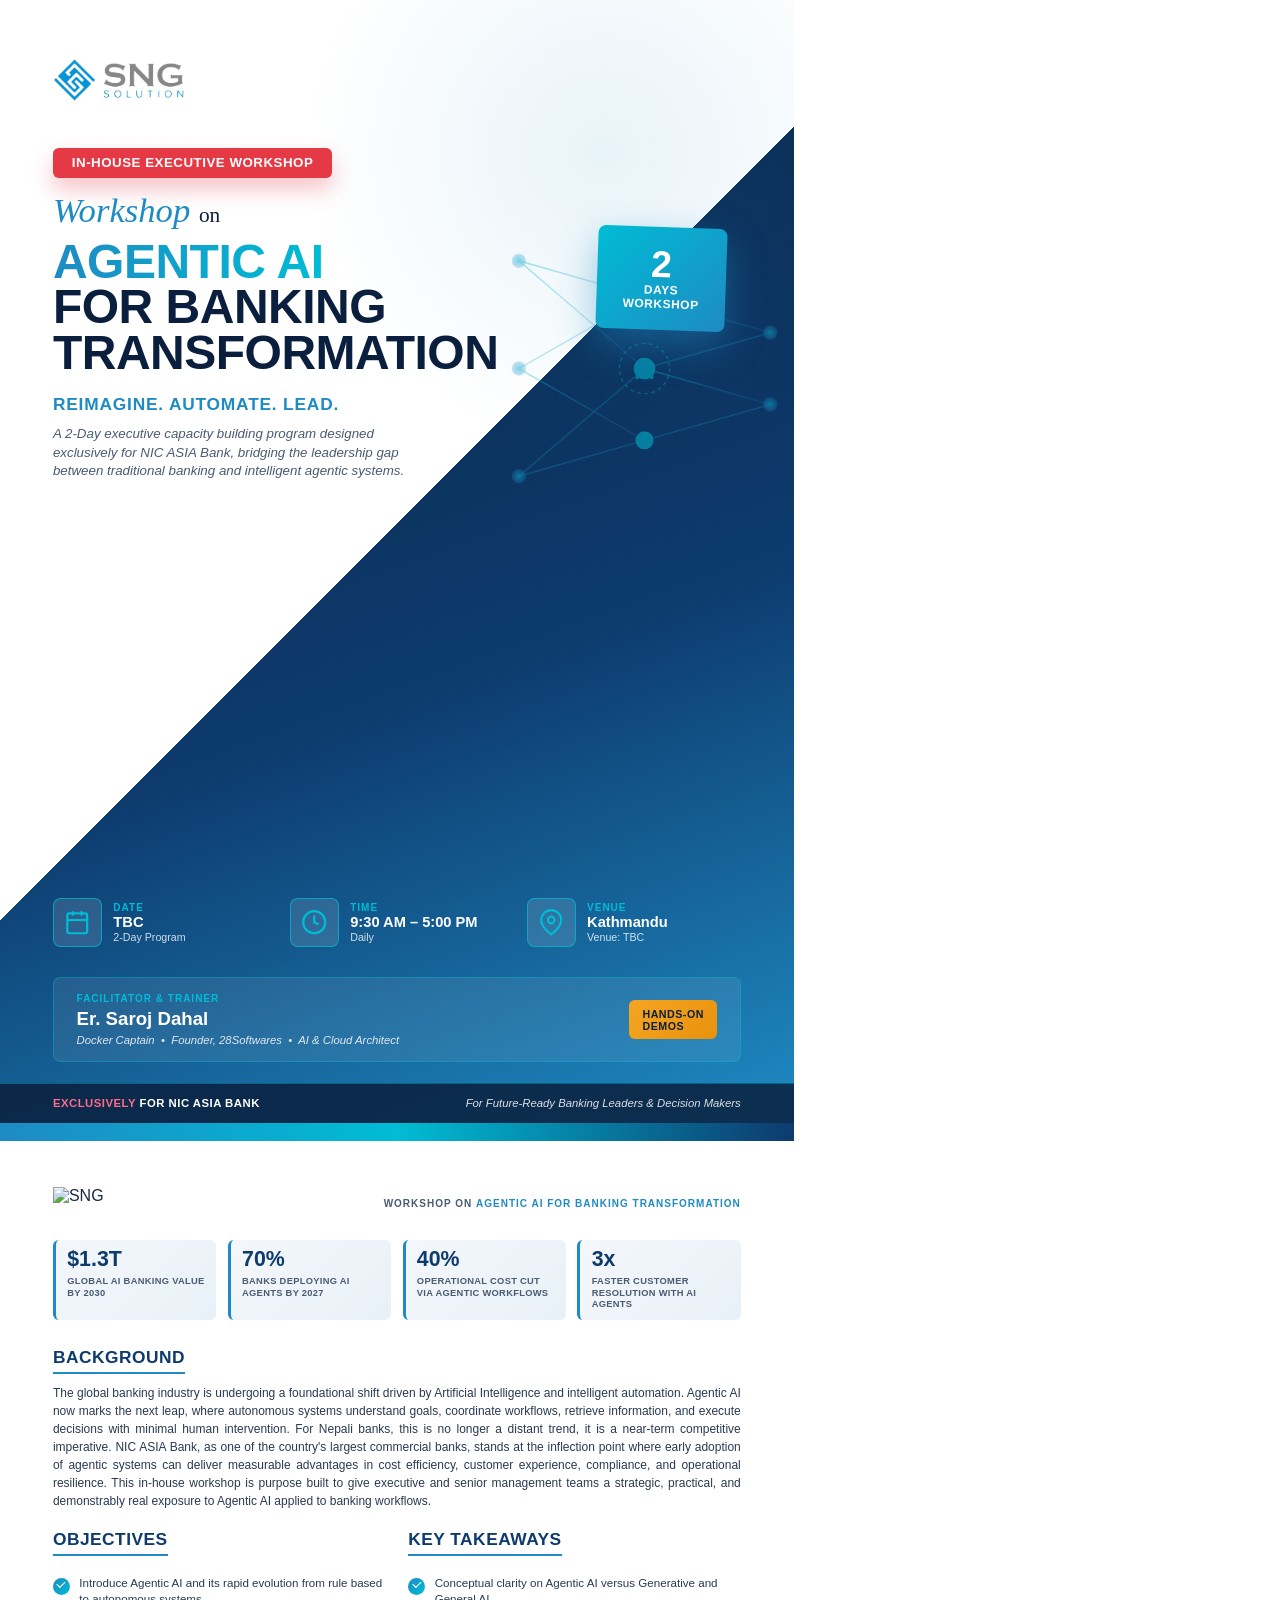
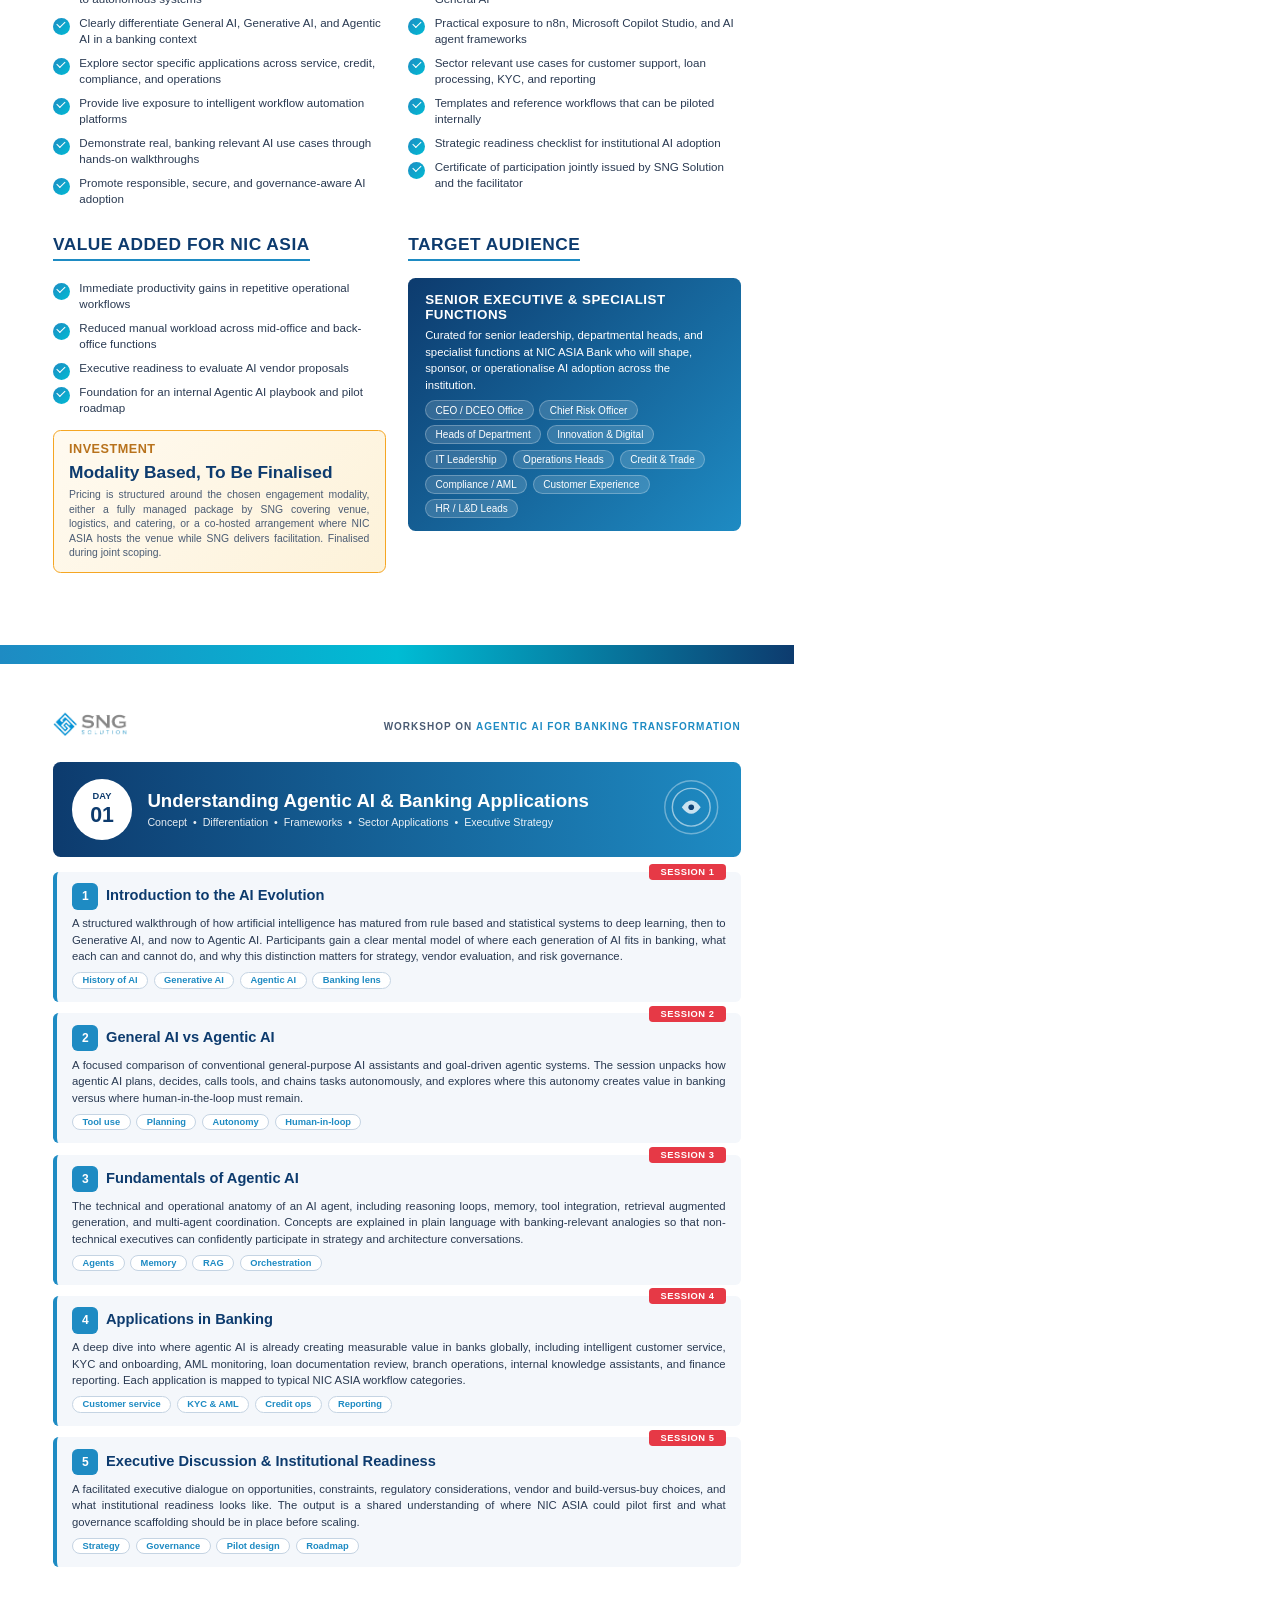
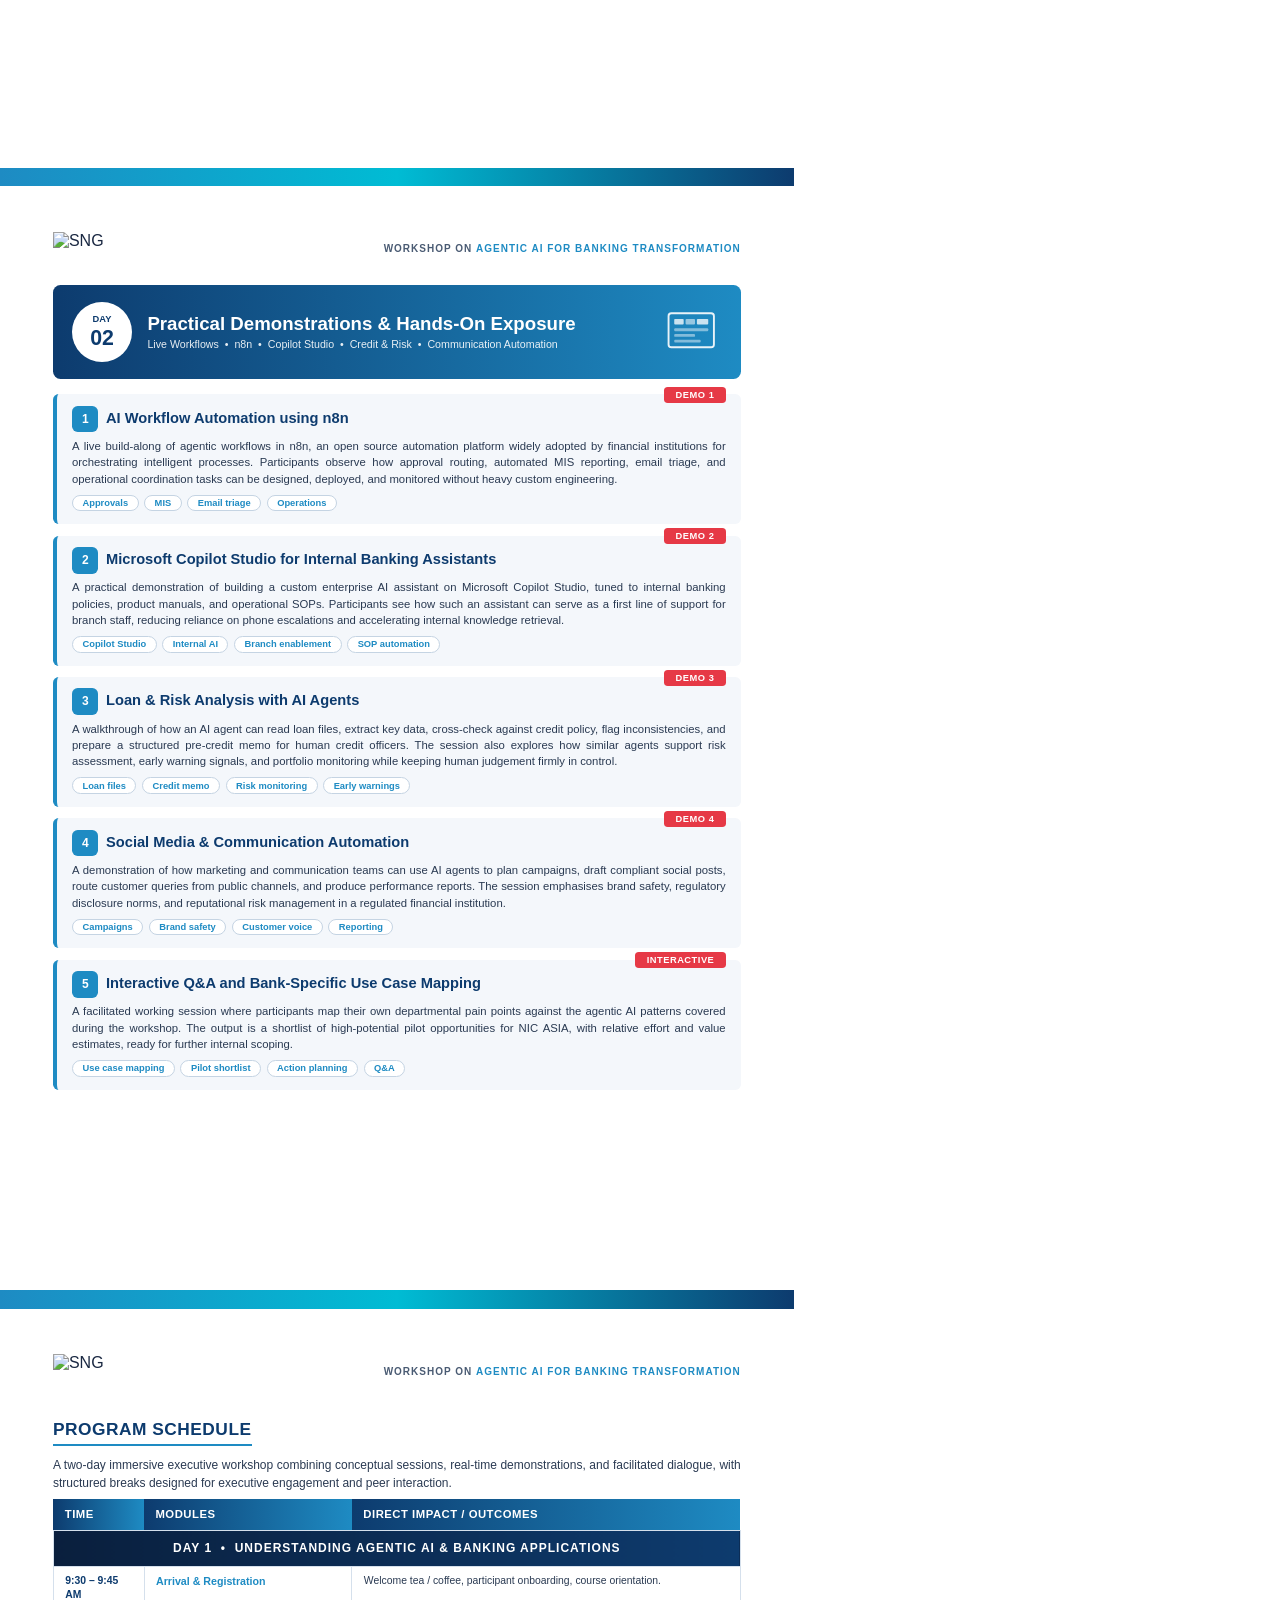
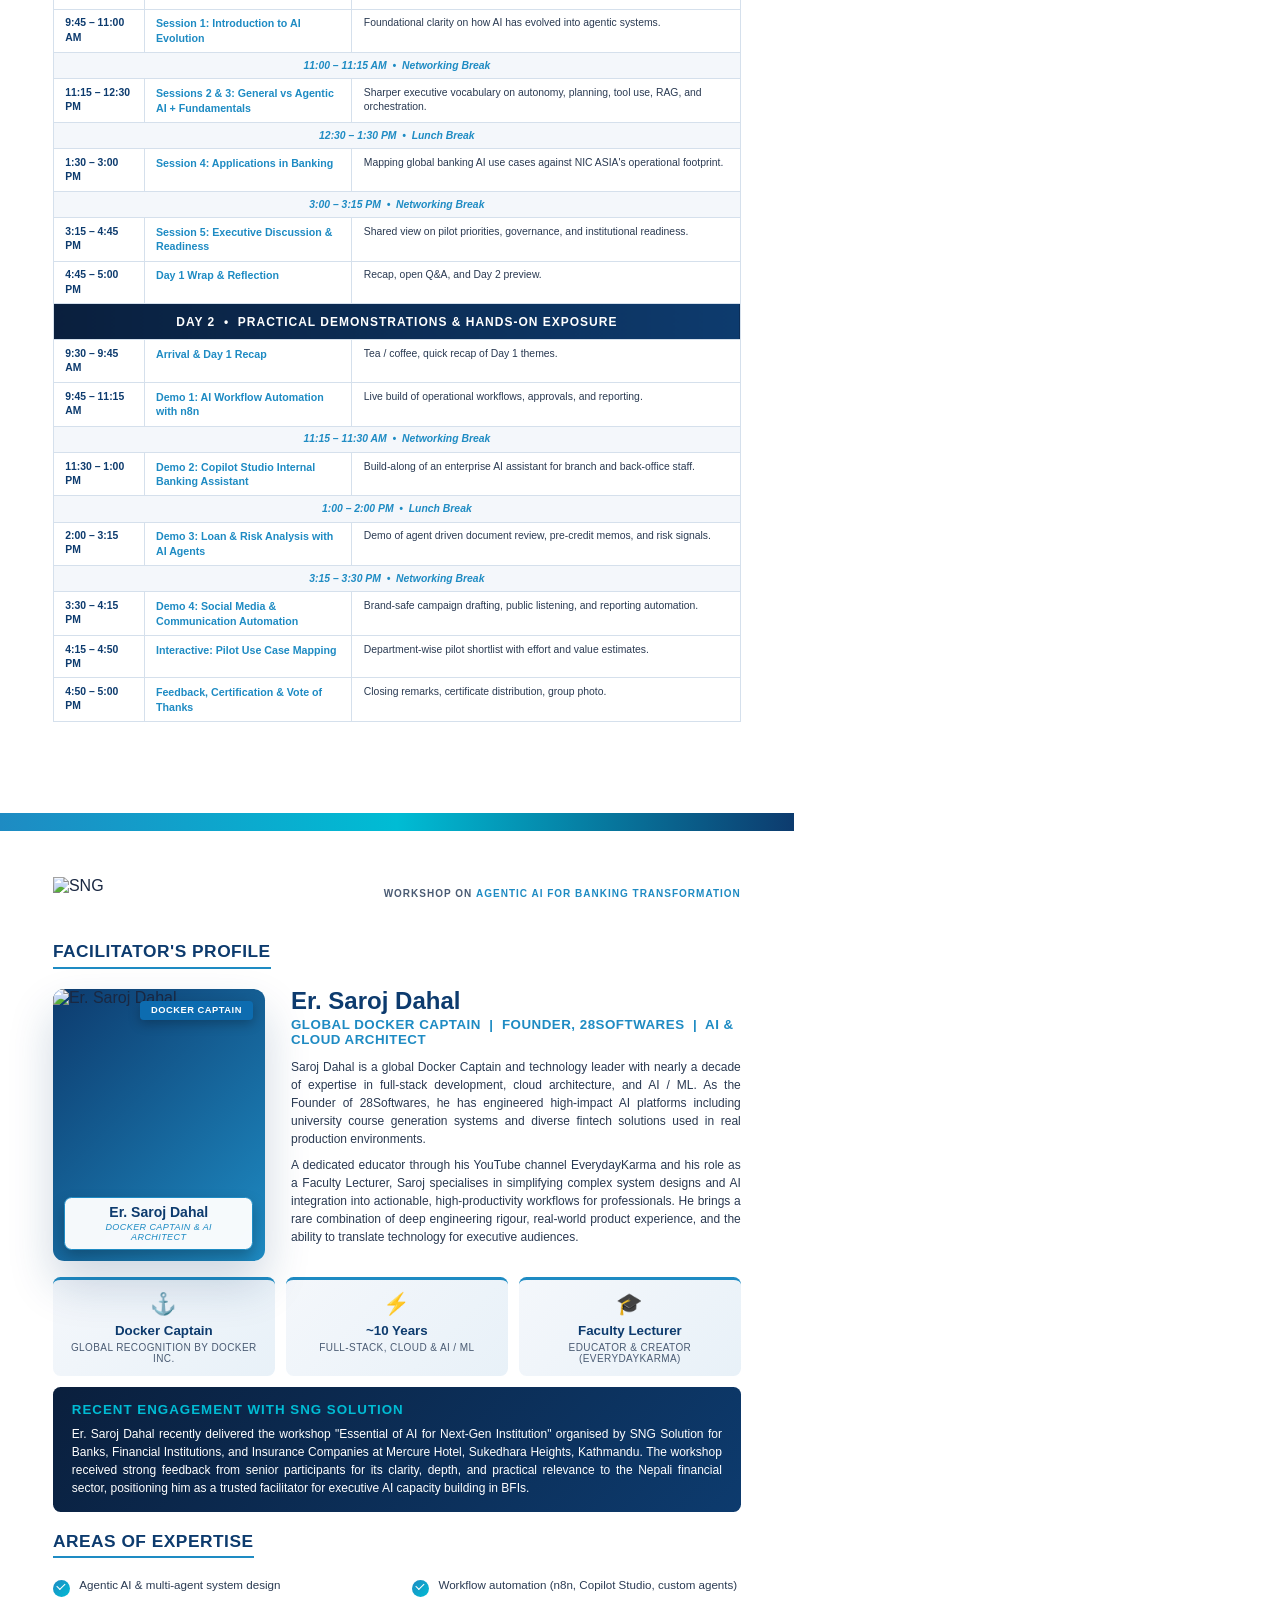
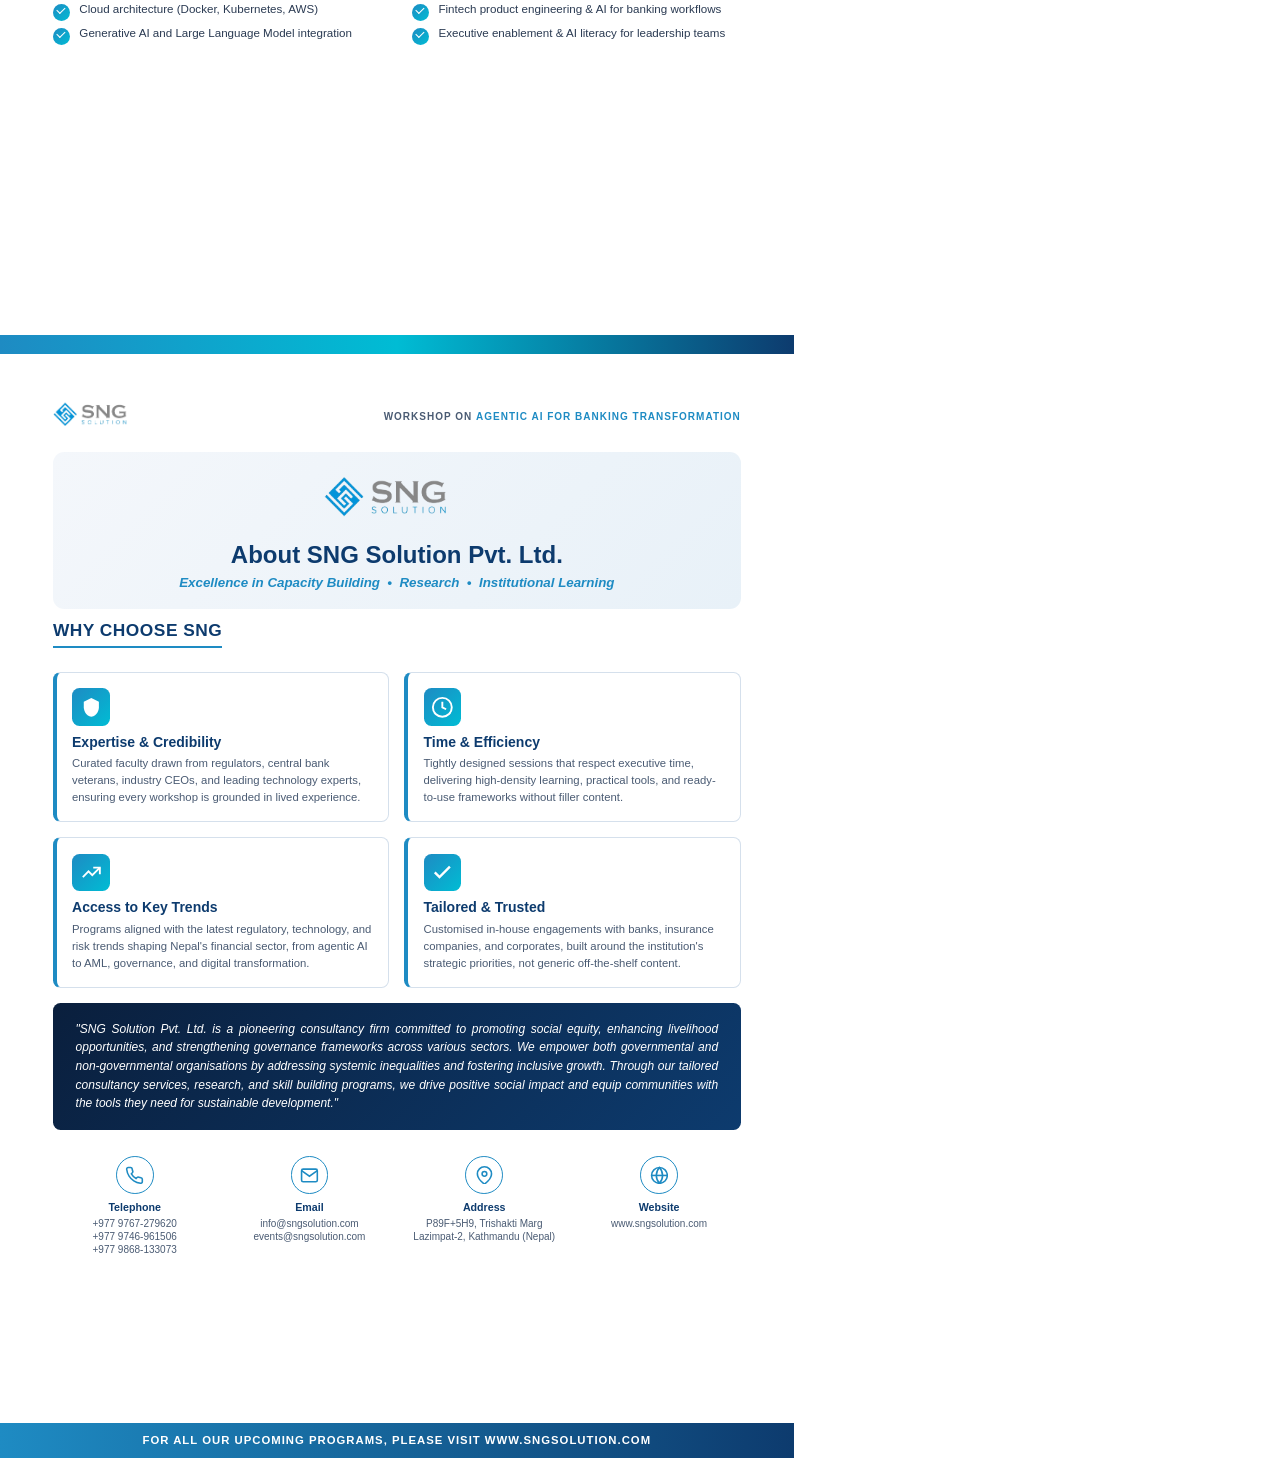
==== 2-days-agentic-ai-syllabus.html @ f6fb3d78 "add: agentic-ai-syllabus.html" ====
<!doctype html>
<html lang="en">
  <head>
    <meta charset="UTF-8" />
    <title>SNG Solution | Agentic AI for Banking Transformation</title>
    <style>
      @page {
        size: A4;
        margin: 0;
      }
      * {
        box-sizing: border-box;
        margin: 0;
        padding: 0;
      }
      html,
      body {
        font-family: "Helvetica", "Arial", sans-serif;
        color: #1a2842;
        -webkit-font-smoothing: antialiased;
      }
      .page {
        width: 210mm;
        height: 297mm;
        page-break-after: always;
        position: relative;
        overflow: hidden;
        background: #ffffff;
      }
      .page:last-child {
        page-break-after: auto;
      }

      /* ============ PAGE 1 - COVER ============ */
      .cover {
        background:
          linear-gradient(135deg, #ffffff 0%, #ffffff 48%, transparent 48%),
          linear-gradient(160deg, #0a1f3d 0%, #0d3b6e 60%, #1e8bc3 100%);
        padding: 14mm 14mm 0 14mm;
      }
      .cover::before {
        content: "";
        position: absolute;
        top: -40mm;
        right: -30mm;
        width: 160mm;
        height: 160mm;
        background: radial-gradient(
          circle,
          rgba(30, 139, 195, 0.1) 0%,
          rgba(30, 139, 195, 0) 70%
        );
        z-index: 0;
      }
      .cover-logo {
        position: relative;
        z-index: 2;
      }
      .cover-logo img {
        height: 16mm;
      }

      .cover-workshop-tag {
        display: inline-block;
        background: #e63946;
        color: white;
        font-weight: 800;
        font-size: 10pt;
        padding: 2mm 5mm;
        border-radius: 1.5mm;
        margin-top: 8mm;
        letter-spacing: 0.5px;
        text-transform: uppercase;
        box-shadow: 0 3mm 6mm rgba(230, 57, 70, 0.3);
        position: relative;
        z-index: 3;
      }
      .cover-workshop-script {
        font-family: "Georgia", serif;
        font-style: italic;
        font-size: 26pt;
        color: #1e8bc3;
        font-weight: 400;
        margin-top: 4mm;
        line-height: 1;
        position: relative;
        z-index: 3;
      }
      .cover-workshop-script .small {
        font-size: 16pt;
        color: #0a1f3d;
        font-style: normal;
        font-weight: 300;
      }
      .cover-title-main {
        font-size: 36pt;
        font-weight: 900;
        color: #0a1f3d;
        line-height: 0.95;
        margin-top: 3mm;
        letter-spacing: -0.5px;
        position: relative;
        z-index: 3;
      }
      .cover-title-main .grad {
        background: linear-gradient(90deg, #1e8bc3, #00bcd4);
        -webkit-background-clip: text;
        -webkit-text-fill-color: transparent;
        background-clip: text;
      }
      .cover-sub-title {
        font-size: 13pt;
        color: #1e8bc3;
        font-weight: 700;
        margin-top: 5mm;
        letter-spacing: 0.8px;
        text-transform: uppercase;
        position: relative;
        z-index: 3;
      }
      .cover-tagline {
        font-size: 10pt;
        color: #4a5b73;
        margin-top: 2.5mm;
        font-style: italic;
        max-width: 95mm;
        line-height: 1.4;
        position: relative;
        z-index: 3;
      }

      /* Duration floating badge */
      .cover-feature-tag {
        position: absolute;
        top: 60mm;
        right: 18mm;
        background: linear-gradient(135deg, #00bcd4, #1e8bc3);
        color: white;
        padding: 5mm 7mm;
        border-radius: 2mm;
        font-size: 9pt;
        font-weight: 700;
        z-index: 5;
        transform: rotate(2deg);
        box-shadow: 0 4mm 10mm rgba(30, 139, 195, 0.45);
        text-transform: uppercase;
        letter-spacing: 0.5px;
        text-align: center;
      }
      .cover-feature-tag .num {
        font-size: 28pt;
        display: block;
        line-height: 1;
        font-weight: 900;
      }

      /* AI Neural network decoration - on dark area */
      .ai-decoration {
        position: absolute;
        top: 50mm;
        right: -8mm;
        z-index: 2;
        width: 95mm;
        height: 95mm;
        opacity: 0.55;
      }

      /* Bottom content area (on dark background) */
      .cover-bottom-section {
        position: absolute;
        left: 14mm;
        right: 14mm;
        bottom: 16mm;
        z-index: 4;
        color: white;
      }

      .cover-meta {
        display: grid;
        grid-template-columns: 1fr 1fr 1fr;
        gap: 6mm;
        margin-bottom: 8mm;
      }
      .meta-box {
        display: flex;
        align-items: center;
        gap: 3mm;
      }
      .meta-icon {
        width: 13mm;
        height: 13mm;
        border-radius: 2mm;
        background: rgba(255, 255, 255, 0.12);
        border: 1.5px solid rgba(0, 188, 212, 0.7);
        display: flex;
        align-items: center;
        justify-content: center;
        flex-shrink: 0;
      }
      .meta-icon svg {
        width: 7mm;
        height: 7mm;
      }
      .meta-text-label {
        font-size: 7.5pt;
        color: #00bcd4;
        text-transform: uppercase;
        letter-spacing: 1px;
        font-weight: 700;
      }
      .meta-text-value {
        font-size: 11pt;
        color: white;
        font-weight: 800;
        line-height: 1.15;
        margin-top: 0.5mm;
      }
      .meta-text-value .sub {
        font-size: 8pt;
        font-weight: 500;
        opacity: 0.8;
        display: block;
      }

      .facilitator-strip {
        background: rgba(255, 255, 255, 0.08);
        border: 1px solid rgba(0, 188, 212, 0.35);
        padding: 4mm 6mm;
        border-radius: 2mm;
        display: flex;
        justify-content: space-between;
        align-items: center;
      }
      .facilitator-strip .l1 {
        font-size: 7.5pt;
        color: #00bcd4;
        text-transform: uppercase;
        letter-spacing: 1px;
        font-weight: 700;
      }
      .facilitator-strip .l2 {
        font-size: 14pt;
        font-weight: 800;
        margin-top: 1mm;
        color: white;
      }
      .facilitator-strip .l3 {
        font-size: 8.5pt;
        opacity: 0.85;
        font-style: italic;
        margin-top: 1mm;
      }
      .facilitator-strip .right-stamp {
        background: linear-gradient(135deg, #f5a623, #e8910c);
        color: #0a1f3d;
        padding: 2mm 3.5mm;
        border-radius: 1.5mm;
        font-size: 8pt;
        font-weight: 800;
        text-transform: uppercase;
        letter-spacing: 0.5px;
      }

      .cover-banner-bottom {
        position: absolute;
        left: 0;
        bottom: 0;
        width: 100%;
        background: rgba(10, 31, 61, 0.85);
        color: white;
        padding: 3.5mm 14mm;
        z-index: 5;
        display: flex;
        justify-content: space-between;
        align-items: center;
        font-size: 8.5pt;
        border-top: 1px solid rgba(0, 188, 212, 0.4);
      }
      .cover-banner-bottom .who {
        font-weight: 800;
        letter-spacing: 0.5px;
      }
      .cover-banner-bottom .who .pink {
        color: #ff6b8a;
      }
      .cover-banner-bottom .for {
        font-style: italic;
        opacity: 0.85;
      }

      /* ============ COMMON PAGE STYLES ============ */
      .content-page {
        padding: 14mm 14mm 14mm 14mm;
        background: #ffffff;
      }
      .content-page::before {
        content: "";
        position: absolute;
        top: 0;
        left: 0;
        width: 100%;
        height: 5mm;
        background: linear-gradient(90deg, #1e8bc3, #00bcd4, #0d3b6e);
      }
      .page-header {
        display: flex;
        justify-content: space-between;
        align-items: center;
        margin-bottom: 5mm;
        padding-top: 3mm;
      }
      .page-header-logo {
        display: flex;
        align-items: center;
        gap: 3mm;
      }
      .page-header-logo img {
        height: 9mm;
      }
      .page-header-title {
        font-size: 7.5pt;
        color: #4a5b73;
        text-transform: uppercase;
        letter-spacing: 1px;
        font-weight: 600;
        text-align: right;
      }
      .page-header-title b {
        color: #1e8bc3;
      }

      .section-h {
        font-size: 13pt;
        font-weight: 900;
        color: #0d3b6e;
        text-transform: uppercase;
        letter-spacing: 0.5px;
        margin: 3mm 0 2.5mm 0;
        padding-bottom: 1.2mm;
        border-bottom: 2px solid #1e8bc3;
        display: inline-block;
      }
      .section-p {
        font-size: 9pt;
        line-height: 1.5;
        color: #2a3a52;
        text-align: justify;
        margin-bottom: 2mm;
      }

      ul.tick-list {
        list-style: none;
        margin-top: 1.5mm;
      }
      ul.tick-list li {
        padding: 1mm 0 1mm 7mm;
        position: relative;
        font-size: 8.7pt;
        line-height: 1.4;
        color: #2a3a52;
      }
      ul.tick-list li::before {
        content: "";
        position: absolute;
        left: 0;
        top: 1.8mm;
        width: 4.5mm;
        height: 4.5mm;
        background: linear-gradient(135deg, #1e8bc3, #00bcd4);
        border-radius: 50%;
      }
      ul.tick-list li::after {
        content: "";
        position: absolute;
        left: 1.2mm;
        top: 2.6mm;
        width: 1.8mm;
        height: 1.1mm;
        border-left: 1.5px solid white;
        border-bottom: 1.5px solid white;
        transform: rotate(-45deg);
      }

      /* ============ PAGE 2 - INFO PAGE ============ */
      .stats-grid {
        display: grid;
        grid-template-columns: 1fr 1fr 1fr 1fr;
        gap: 3mm;
        margin: 2mm 0 4mm 0;
      }
      .stat-card {
        background: linear-gradient(135deg, #f4f7fb, #e8f1f8);
        border-left: 3px solid #1e8bc3;
        padding: 2.5mm 3mm;
        border-radius: 1.5mm;
      }
      .stat-card .v {
        font-size: 16pt;
        font-weight: 900;
        color: #0d3b6e;
        line-height: 1;
      }
      .stat-card .l {
        font-size: 7pt;
        color: #4a5b73;
        margin-top: 1.5mm;
        line-height: 1.25;
        text-transform: uppercase;
        letter-spacing: 0.3px;
        font-weight: 600;
      }

      .two-col {
        display: grid;
        grid-template-columns: 1fr 1fr;
        gap: 6mm;
      }

      .audience-box {
        background: linear-gradient(135deg, #0d3b6e, #1e8bc3);
        color: white;
        padding: 3.5mm 4.5mm;
        border-radius: 2mm;
        margin-top: 2mm;
      }
      .audience-box .title {
        font-size: 10pt;
        font-weight: 800;
        margin-bottom: 1.5mm;
        text-transform: uppercase;
        letter-spacing: 0.5px;
      }
      .audience-box .body {
        font-size: 8.5pt;
        line-height: 1.45;
      }
      .audience-pills {
        display: flex;
        flex-wrap: wrap;
        gap: 1.5mm;
        margin-top: 2mm;
      }
      .audience-pills span {
        background: rgba(255, 255, 255, 0.15);
        border: 1px solid rgba(255, 255, 255, 0.25);
        padding: 0.8mm 2.5mm;
        border-radius: 5mm;
        font-size: 7.5pt;
      }

      .invest-box {
        background: linear-gradient(135deg, #fffaf0, #fdf2d9);
        border: 1.5px solid #f5a623;
        border-radius: 2mm;
        padding: 3mm 4mm;
        margin-top: 2.5mm;
      }
      .invest-box .ttl {
        font-size: 9.5pt;
        font-weight: 800;
        color: #b8721c;
        text-transform: uppercase;
        letter-spacing: 0.5px;
      }
      .invest-box .price {
        font-size: 13pt;
        font-weight: 900;
        color: #0d3b6e;
        margin-top: 1.5mm;
      }
      .invest-box .terms {
        font-size: 7.8pt;
        color: #4a5b73;
        margin-top: 1.5mm;
        line-height: 1.4;
        text-align: justify;
      }

      /* ============ MODULES PAGES ============ */
      .day-banner {
        background: linear-gradient(90deg, #0d3b6e, #1e8bc3);
        color: white;
        padding: 4mm 5mm;
        border-radius: 2mm;
        display: flex;
        justify-content: space-between;
        align-items: center;
        margin: 2mm 0 4mm 0;
      }
      .day-banner .lhs {
        display: flex;
        align-items: center;
        gap: 4mm;
      }
      .day-banner .badge {
        background: white;
        color: #0d3b6e;
        width: 16mm;
        height: 16mm;
        border-radius: 50%;
        display: flex;
        flex-direction: column;
        align-items: center;
        justify-content: center;
        font-weight: 900;
        flex-shrink: 0;
      }
      .day-banner .badge .b1 {
        font-size: 7pt;
        line-height: 1;
      }
      .day-banner .badge .b2 {
        font-size: 16pt;
        line-height: 1;
        margin-top: 1mm;
      }
      .day-banner .ttl {
        font-size: 14pt;
        font-weight: 900;
        line-height: 1.1;
      }
      .day-banner .sub {
        font-size: 8pt;
        opacity: 0.9;
        margin-top: 1mm;
      }
      .day-banner .icon-r svg {
        width: 16mm;
        height: 16mm;
        opacity: 0.9;
      }

      .module-card {
        background: #f4f7fb;
        border-left: 4px solid #1e8bc3;
        border-radius: 1.5mm;
        padding: 3mm 4mm 3.5mm 4mm;
        margin-bottom: 3mm;
        position: relative;
      }
      .module-card .mod-tag {
        position: absolute;
        top: -2mm;
        right: 4mm;
        background: #e63946;
        color: white;
        padding: 0.8mm 3mm;
        font-size: 7pt;
        font-weight: 800;
        border-radius: 1mm;
        text-transform: uppercase;
        letter-spacing: 0.5px;
      }
      .module-card h3 {
        font-size: 11pt;
        color: #0d3b6e;
        font-weight: 800;
        margin-bottom: 1.5mm;
        line-height: 1.2;
      }
      .module-card h3 .num {
        display: inline-block;
        background: #1e8bc3;
        color: white;
        width: 7mm;
        height: 7mm;
        line-height: 7mm;
        text-align: center;
        border-radius: 1.5mm;
        font-size: 9pt;
        margin-right: 2mm;
        vertical-align: middle;
      }
      .module-card p {
        font-size: 8.5pt;
        line-height: 1.45;
        color: #2a3a52;
        text-align: justify;
      }
      .module-card .tags {
        margin-top: 2mm;
        display: flex;
        flex-wrap: wrap;
        gap: 1.5mm;
      }
      .module-card .tags span {
        background: white;
        border: 1px solid #c5d4e3;
        color: #1e8bc3;
        padding: 0.6mm 2.5mm;
        border-radius: 4mm;
        font-size: 7pt;
        font-weight: 600;
      }

      /* ============ SCHEDULE PAGE ============ */
      .sched-table {
        width: 100%;
        border-collapse: collapse;
        margin-top: 2mm;
        font-size: 8.5pt;
      }
      .sched-table thead th {
        background: linear-gradient(90deg, #0d3b6e, #1e8bc3);
        color: white;
        padding: 2.5mm 3mm;
        text-transform: uppercase;
        letter-spacing: 0.5px;
        font-size: 8.5pt;
        text-align: left;
      }
      .sched-table td {
        border: 1px solid #d5e0ec;
        padding: 1.8mm 3mm;
        vertical-align: top;
        line-height: 1.35;
      }
      .sched-table tr.break-row td {
        background: #f4f7fb;
        text-align: center;
        font-weight: 700;
        color: #1e8bc3;
        font-style: italic;
        font-size: 7.8pt;
        padding: 1.5mm 3mm;
      }
      .sched-table tr.day-divider td {
        background: linear-gradient(90deg, #0a1f3d, #0d3b6e);
        color: white;
        font-weight: 800;
        text-align: center;
        font-size: 9pt;
        text-transform: uppercase;
        letter-spacing: 1px;
        padding: 2.5mm;
      }
      .sched-table .time-c {
        width: 24mm;
        font-weight: 700;
        color: #0d3b6e;
        font-size: 7.8pt;
      }
      .sched-table .mod-c {
        width: 55mm;
        font-weight: 700;
        color: #1e8bc3;
        font-size: 8pt;
      }
      .sched-table .det-c {
        color: #2a3a52;
        font-size: 7.8pt;
      }

      /* ============ FACILITATOR PAGE ============ */
      .fac-hero {
        display: grid;
        grid-template-columns: 56mm 1fr;
        gap: 7mm;
        margin-top: 3mm;
        align-items: start;
      }
      .fac-photo {
        width: 56mm;
        height: 72mm;
        background: linear-gradient(135deg, #0d3b6e, #1e8bc3);
        border-radius: 3mm;
        position: relative;
        overflow: hidden;
        box-shadow: 0 6mm 12mm rgba(13, 59, 110, 0.2);
      }
      .fac-photo img {
        width: 100%;
        height: 100%;
        object-fit: cover;
      }
      .docker-badge-top {
        position: absolute;
        top: 3mm;
        right: 3mm;
        background: #0d6cb0;
        color: white;
        padding: 1.2mm 3mm;
        font-size: 7pt;
        font-weight: 800;
        letter-spacing: 0.5px;
        border-radius: 1mm;
        box-shadow: 0 1mm 3mm rgba(0, 0, 0, 0.25);
        z-index: 2;
      }
      .fac-name-card {
        position: absolute;
        bottom: 3mm;
        left: 3mm;
        right: 3mm;
        background: rgba(255, 255, 255, 0.96);
        border: 1.5px solid #1e8bc3;
        border-radius: 2mm;
        padding: 1.8mm 3mm;
        text-align: center;
        box-shadow: 0 2mm 4mm rgba(0, 0, 0, 0.25);
        z-index: 2;
        backdrop-filter: blur(2px);
      }
      .fac-name-card .nm {
        font-size: 10.5pt;
        font-weight: 900;
        color: #0d3b6e;
      }
      .fac-name-card .ti {
        font-size: 6.8pt;
        color: #1e8bc3;
        font-style: italic;
        margin-top: 0.5mm;
        text-transform: uppercase;
        letter-spacing: 0.4px;
      }

      .fac-intro h2 {
        font-size: 18pt;
        color: #0d3b6e;
        font-weight: 900;
        line-height: 1;
        margin-bottom: 1mm;
      }
      .fac-intro .role {
        color: #1e8bc3;
        font-size: 10pt;
        font-weight: 700;
        margin-bottom: 3mm;
        text-transform: uppercase;
        letter-spacing: 0.5px;
      }
      .fac-intro p {
        font-size: 9pt;
        line-height: 1.5;
        color: #2a3a52;
        text-align: justify;
        margin-bottom: 2mm;
      }

      .creds-strip {
        display: grid;
        grid-template-columns: 1fr 1fr 1fr;
        gap: 3mm;
        margin: 4mm 0 3mm 0;
      }
      .cred-card {
        background: linear-gradient(135deg, #f4f7fb, #e8f1f8);
        border-radius: 2mm;
        padding: 3mm;
        text-align: center;
        border-top: 3px solid #1e8bc3;
      }
      .cred-card .icon {
        font-size: 16pt;
        color: #1e8bc3;
      }
      .cred-card .v {
        font-size: 10pt;
        font-weight: 800;
        color: #0d3b6e;
        margin-top: 1.5mm;
        line-height: 1.2;
      }
      .cred-card .l {
        font-size: 7.5pt;
        color: #4a5b73;
        margin-top: 1mm;
        text-transform: uppercase;
        letter-spacing: 0.4px;
      }

      .speciality-box {
        background: linear-gradient(135deg, #0a1f3d, #0d3b6e);
        color: white;
        padding: 4mm 5mm;
        border-radius: 2mm;
        margin-top: 3mm;
      }
      .speciality-box .ttl {
        font-size: 10pt;
        font-weight: 800;
        text-transform: uppercase;
        letter-spacing: 1px;
        margin-bottom: 2mm;
        color: #00bcd4;
      }
      .speciality-box .body {
        font-size: 9pt;
        line-height: 1.5;
        text-align: justify;
      }

      /* ============ ABOUT PAGE ============ */
      .about-hero {
        background: linear-gradient(135deg, #f4f7fb, #e8f1f8);
        border-radius: 3mm;
        padding: 5mm;
        margin-top: 3mm;
        text-align: center;
      }
      .about-hero img {
        height: 15mm;
        margin-bottom: 2.5mm;
      }
      .about-hero h2 {
        font-size: 18pt;
        color: #0d3b6e;
        font-weight: 900;
        margin-bottom: 1.5mm;
      }
      .about-hero .tag {
        font-size: 10pt;
        color: #1e8bc3;
        font-style: italic;
        font-weight: 600;
      }

      .why-grid {
        display: grid;
        grid-template-columns: 1fr 1fr;
        gap: 4mm;
        margin-top: 4mm;
      }
      .why-card {
        background: white;
        border: 1px solid #d5e0ec;
        border-radius: 2mm;
        padding: 4mm;
        border-left: 4px solid #1e8bc3;
      }
      .why-card .icn {
        width: 10mm;
        height: 10mm;
        background: linear-gradient(135deg, #1e8bc3, #00bcd4);
        border-radius: 2mm;
        display: flex;
        align-items: center;
        justify-content: center;
        margin-bottom: 2mm;
      }
      .why-card .icn svg {
        width: 6mm;
        height: 6mm;
      }
      .why-card h4 {
        font-size: 10.5pt;
        font-weight: 800;
        color: #0d3b6e;
        margin-bottom: 1.5mm;
      }
      .why-card p {
        font-size: 8.5pt;
        line-height: 1.5;
        color: #4a5b73;
      }

      .about-body {
        background: linear-gradient(135deg, #0a1f3d, #0d3b6e);
        color: white;
        padding: 4.5mm 6mm;
        border-radius: 2mm;
        margin-top: 4mm;
        font-size: 9pt;
        line-height: 1.55;
        font-style: italic;
        text-align: justify;
      }

      .contact-strip {
        display: grid;
        grid-template-columns: 1fr 1fr 1fr 1fr;
        gap: 3mm;
        margin-top: 4mm;
      }
      .contact-item {
        text-align: center;
        padding: 3mm 2mm;
      }
      .contact-item .icn {
        width: 10mm;
        height: 10mm;
        border: 1.5px solid #1e8bc3;
        border-radius: 50%;
        margin: 0 auto 2mm auto;
        display: flex;
        align-items: center;
        justify-content: center;
      }
      .contact-item .icn svg {
        width: 5mm;
        height: 5mm;
      }
      .contact-item .l {
        font-size: 8pt;
        font-weight: 700;
        color: #0d3b6e;
      }
      .contact-item .v {
        font-size: 7.5pt;
        color: #4a5b73;
        margin-top: 1mm;
        line-height: 1.3;
      }

      .footer-cta {
        position: absolute;
        bottom: 0;
        left: 0;
        right: 0;
        background: linear-gradient(90deg, #1e8bc3, #0d3b6e);
        color: white;
        padding: 3mm 14mm;
        text-align: center;
        font-size: 8.5pt;
        font-weight: 700;
        letter-spacing: 1px;
        text-transform: uppercase;
      }
    </style>
  </head>
  <body>
    <!-- ============================ -->
    <!-- PAGE 1: COVER -->
    <!-- ============================ -->
    <div class="page cover">
      <div class="cover-logo">
        <img src="./images/navbar/sng-logo.png" alt="SNG Solution" />
      </div>

      <div class="cover-workshop-tag">In-House Executive Workshop</div>

      <div class="cover-workshop-script">
        Workshop <span class="small">on</span>
      </div>

      <div class="cover-title-main">
        <span class="grad">AGENTIC AI</span><br />
        FOR BANKING<br />
        TRANSFORMATION
      </div>

      <div class="cover-sub-title">Reimagine. Automate. Lead.</div>
      <div class="cover-tagline">
        A 2-Day executive capacity building program designed exclusively for NIC
        ASIA Bank, bridging the leadership gap between traditional banking and
        intelligent agentic systems.
      </div>

      <!-- Floating duration badge -->
      <div class="cover-feature-tag">
        <span class="num">2</span>
        Days<br />Workshop
      </div>

      <!-- AI Neural Network Decoration -->
      <svg
        class="ai-decoration"
        viewBox="0 0 200 200"
        xmlns="http://www.w3.org/2000/svg"
      >
        <defs>
          <radialGradient id="nodeGrad" cx="50%" cy="50%">
            <stop offset="0%" stop-color="#00bcd4" stop-opacity="0.95" />
            <stop offset="100%" stop-color="#1e8bc3" stop-opacity="0.4" />
          </radialGradient>
          <linearGradient id="lineGrad" x1="0%" y1="0%" x2="100%" y2="100%">
            <stop offset="0%" stop-color="#00bcd4" stop-opacity="0.7" />
            <stop offset="100%" stop-color="#1e8bc3" stop-opacity="0.25" />
          </linearGradient>
        </defs>
        <line
          x1="30"
          y1="40"
          x2="100"
          y2="60"
          stroke="url(#lineGrad)"
          stroke-width="0.8"
        />
        <line
          x1="30"
          y1="40"
          x2="100"
          y2="100"
          stroke="url(#lineGrad)"
          stroke-width="0.8"
        />
        <line
          x1="30"
          y1="100"
          x2="100"
          y2="60"
          stroke="url(#lineGrad)"
          stroke-width="0.8"
        />
        <line
          x1="30"
          y1="100"
          x2="100"
          y2="100"
          stroke="url(#lineGrad)"
          stroke-width="0.8"
        />
        <line
          x1="30"
          y1="100"
          x2="100"
          y2="140"
          stroke="url(#lineGrad)"
          stroke-width="0.8"
        />
        <line
          x1="30"
          y1="160"
          x2="100"
          y2="100"
          stroke="url(#lineGrad)"
          stroke-width="0.8"
        />
        <line
          x1="30"
          y1="160"
          x2="100"
          y2="140"
          stroke="url(#lineGrad)"
          stroke-width="0.8"
        />
        <line
          x1="100"
          y1="60"
          x2="170"
          y2="80"
          stroke="url(#lineGrad)"
          stroke-width="0.8"
        />
        <line
          x1="100"
          y1="100"
          x2="170"
          y2="80"
          stroke="url(#lineGrad)"
          stroke-width="0.8"
        />
        <line
          x1="100"
          y1="100"
          x2="170"
          y2="120"
          stroke="url(#lineGrad)"
          stroke-width="0.8"
        />
        <line
          x1="100"
          y1="140"
          x2="170"
          y2="120"
          stroke="url(#lineGrad)"
          stroke-width="0.8"
        />
        <circle cx="30" cy="40" r="4" fill="url(#nodeGrad)" />
        <circle cx="30" cy="100" r="4" fill="url(#nodeGrad)" />
        <circle cx="30" cy="160" r="4" fill="url(#nodeGrad)" />
        <circle cx="100" cy="60" r="5" fill="#00bcd4" />
        <circle cx="100" cy="100" r="6" fill="#00bcd4" />
        <circle cx="100" cy="140" r="5" fill="#00bcd4" />
        <circle cx="170" cy="80" r="4" fill="url(#nodeGrad)" />
        <circle cx="170" cy="120" r="4" fill="url(#nodeGrad)" />
        <circle
          cx="100"
          cy="100"
          r="14"
          fill="none"
          stroke="#00bcd4"
          stroke-width="0.8"
          stroke-dasharray="2,2"
          opacity="0.6"
        />
        <text
          x="100"
          y="106"
          text-anchor="middle"
          fill="#00bcd4"
          font-size="11"
          font-weight="bold"
          font-family="Arial"
        >
          AI
        </text>
      </svg>

      <!-- Bottom section on dark area -->
      <div class="cover-bottom-section">
        <div class="cover-meta">
          <div class="meta-box">
            <div class="meta-icon">
              <svg
                viewBox="0 0 24 24"
                fill="none"
                stroke="#00bcd4"
                stroke-width="2"
              >
                <rect x="3" y="4" width="18" height="18" rx="2" />
                <line x1="16" y1="2" x2="16" y2="6" />
                <line x1="8" y1="2" x2="8" y2="6" />
                <line x1="3" y1="10" x2="21" y2="10" />
              </svg>
            </div>
            <div>
              <div class="meta-text-label">Date</div>
              <div class="meta-text-value">
                TBC<span class="sub">2-Day Program</span>
              </div>
            </div>
          </div>
          <div class="meta-box">
            <div class="meta-icon">
              <svg
                viewBox="0 0 24 24"
                fill="none"
                stroke="#00bcd4"
                stroke-width="2"
              >
                <circle cx="12" cy="12" r="10" />
                <polyline points="12 6 12 12 16 14" />
              </svg>
            </div>
            <div>
              <div class="meta-text-label">Time</div>
              <div class="meta-text-value">
                9:30 AM &ndash; 5:00 PM<span class="sub">Daily</span>
              </div>
            </div>
          </div>
          <div class="meta-box">
            <div class="meta-icon">
              <svg
                viewBox="0 0 24 24"
                fill="none"
                stroke="#00bcd4"
                stroke-width="2"
              >
                <path d="M21 10c0 7-9 13-9 13s-9-6-9-13a9 9 0 0 1 18 0z" />
                <circle cx="12" cy="10" r="3" />
              </svg>
            </div>
            <div>
              <div class="meta-text-label">Venue</div>
              <div class="meta-text-value">
                Kathmandu<span class="sub">Venue: TBC</span>
              </div>
            </div>
          </div>
        </div>

        <div class="facilitator-strip">
          <div>
            <div class="l1">Facilitator &amp; Trainer</div>
            <div class="l2">Er. Saroj Dahal</div>
            <div class="l3">
              Docker Captain &nbsp;&bull;&nbsp; Founder, 28Softwares
              &nbsp;&bull;&nbsp; AI &amp; Cloud Architect
            </div>
          </div>
          <div class="right-stamp">Hands-On<br />Demos</div>
        </div>
      </div>

      <div class="cover-banner-bottom">
        <div class="who">
          <span class="pink">EXCLUSIVELY</span> FOR NIC ASIA BANK
        </div>
        <div class="for">
          For Future-Ready Banking Leaders &amp; Decision Makers
        </div>
      </div>
    </div>

    <!-- ============================ -->
    <!-- PAGE 2: BACKGROUND, OBJECTIVES, TAKEAWAYS, VALUE, AUDIENCE, INVESTMENT -->
    <!-- ============================ -->
    <div class="page content-page">
      <div class="page-header">
        <div class="page-header-logo">
          <img src="sng_logo_clear.png" alt="SNG" />
        </div>
        <div class="page-header-title">
          Workshop on <b>Agentic AI for Banking Transformation</b>
        </div>
      </div>

      <div class="stats-grid">
        <div class="stat-card">
          <div class="v">$1.3T</div>
          <div class="l">Global AI banking value by 2030</div>
        </div>
        <div class="stat-card">
          <div class="v">70%</div>
          <div class="l">Banks deploying AI agents by 2027</div>
        </div>
        <div class="stat-card">
          <div class="v">40%</div>
          <div class="l">Operational cost cut via agentic workflows</div>
        </div>
        <div class="stat-card">
          <div class="v">3x</div>
          <div class="l">Faster customer resolution with AI agents</div>
        </div>
      </div>

      <div class="section-h">Background</div>
      <p class="section-p">
        The global banking industry is undergoing a foundational shift driven by
        Artificial Intelligence and intelligent automation. Agentic AI now marks
        the next leap, where autonomous systems understand goals, coordinate
        workflows, retrieve information, and execute decisions with minimal
        human intervention. For Nepali banks, this is no longer a distant trend,
        it is a near-term competitive imperative. NIC ASIA Bank, as one of the
        country's largest commercial banks, stands at the inflection point where
        early adoption of agentic systems can deliver measurable advantages in
        cost efficiency, customer experience, compliance, and operational
        resilience. This in-house workshop is purpose built to give executive
        and senior management teams a strategic, practical, and demonstrably
        real exposure to Agentic AI applied to banking workflows.
      </p>

      <div class="two-col">
        <div>
          <div class="section-h">Objectives</div>
          <ul class="tick-list">
            <li>
              Introduce Agentic AI and its rapid evolution from rule based to
              autonomous systems
            </li>
            <li>
              Clearly differentiate General AI, Generative AI, and Agentic AI in
              a banking context
            </li>
            <li>
              Explore sector specific applications across service, credit,
              compliance, and operations
            </li>
            <li>
              Provide live exposure to intelligent workflow automation platforms
            </li>
            <li>
              Demonstrate real, banking relevant AI use cases through hands-on
              walkthroughs
            </li>
            <li>
              Promote responsible, secure, and governance-aware AI adoption
            </li>
          </ul>
        </div>
        <div>
          <div class="section-h">Key Takeaways</div>
          <ul class="tick-list">
            <li>
              Conceptual clarity on Agentic AI versus Generative and General AI
            </li>
            <li>
              Practical exposure to n8n, Microsoft Copilot Studio, and AI agent
              frameworks
            </li>
            <li>
              Sector relevant use cases for customer support, loan processing,
              KYC, and reporting
            </li>
            <li>
              Templates and reference workflows that can be piloted internally
            </li>
            <li>Strategic readiness checklist for institutional AI adoption</li>
            <li>
              Certificate of participation jointly issued by SNG Solution and
              the facilitator
            </li>
          </ul>
        </div>
      </div>

      <div class="two-col" style="margin-top: 3mm">
        <div>
          <div class="section-h">Value Added for NIC ASIA</div>
          <ul class="tick-list">
            <li>
              Immediate productivity gains in repetitive operational workflows
            </li>
            <li>
              Reduced manual workload across mid-office and back-office
              functions
            </li>
            <li>Executive readiness to evaluate AI vendor proposals</li>
            <li>
              Foundation for an internal Agentic AI playbook and pilot roadmap
            </li>
          </ul>

          <div class="invest-box">
            <div class="ttl">Investment</div>
            <div class="price">Modality Based, To Be Finalised</div>
            <div class="terms">
              Pricing is structured around the chosen engagement modality,
              either a fully managed package by SNG covering venue, logistics,
              and catering, or a co-hosted arrangement where NIC ASIA hosts the
              venue while SNG delivers facilitation. Finalised during joint
              scoping.
            </div>
          </div>
        </div>
        <div>
          <div class="section-h">Target Audience</div>
          <div class="audience-box">
            <div class="title">Senior Executive &amp; Specialist Functions</div>
            <div class="body">
              Curated for senior leadership, departmental heads, and specialist
              functions at NIC ASIA Bank who will shape, sponsor, or
              operationalise AI adoption across the institution.
            </div>
            <div class="audience-pills">
              <span>CEO / DCEO Office</span>
              <span>Chief Risk Officer</span>
              <span>Heads of Department</span>
              <span>Innovation &amp; Digital</span>
              <span>IT Leadership</span>
              <span>Operations Heads</span>
              <span>Credit &amp; Trade</span>
              <span>Compliance / AML</span>
              <span>Customer Experience</span>
              <span>HR / L&amp;D Leads</span>
            </div>
          </div>
        </div>
      </div>
    </div>

    <!-- ============================ -->
    <!-- PAGE 3: DAY 1 MODULES -->
    <!-- ============================ -->
    <div class="page content-page">
      <div class="page-header">
        <div class="page-header-logo">
          <img src="./images/navbar/sng-logo.png" alt="SNG" />
        </div>
        <div class="page-header-title">
          Workshop on <b>Agentic AI for Banking Transformation</b>
        </div>
      </div>

      <div class="day-banner">
        <div class="lhs">
          <div class="badge">
            <div class="b1">DAY</div>
            <div class="b2">01</div>
          </div>
          <div>
            <div class="ttl">
              Understanding Agentic AI &amp; Banking Applications
            </div>
            <div class="sub">
              Concept &nbsp;&bull;&nbsp; Differentiation &nbsp;&bull;&nbsp;
              Frameworks &nbsp;&bull;&nbsp; Sector Applications
              &nbsp;&bull;&nbsp; Executive Strategy
            </div>
          </div>
        </div>
        <div class="icon-r">
          <svg viewBox="0 0 64 64" xmlns="http://www.w3.org/2000/svg">
            <circle
              cx="32"
              cy="32"
              r="28"
              fill="none"
              stroke="white"
              stroke-width="1.5"
              opacity="0.4"
            />
            <circle
              cx="32"
              cy="32"
              r="20"
              fill="none"
              stroke="white"
              stroke-width="1.5"
              opacity="0.6"
            />
            <path
              d="M22 32 Q32 18 42 32 Q32 46 22 32 Z"
              fill="white"
              opacity="0.85"
            />
            <circle cx="32" cy="32" r="3" fill="#0d3b6e" />
          </svg>
        </div>
      </div>

      <div class="module-card">
        <div class="mod-tag">Session 1</div>
        <h3><span class="num">1</span>Introduction to the AI Evolution</h3>
        <p>
          A structured walkthrough of how artificial intelligence has matured
          from rule based and statistical systems to deep learning, then to
          Generative AI, and now to Agentic AI. Participants gain a clear mental
          model of where each generation of AI fits in banking, what each can
          and cannot do, and why this distinction matters for strategy, vendor
          evaluation, and risk governance.
        </p>
        <div class="tags">
          <span>History of AI</span><span>Generative AI</span
          ><span>Agentic AI</span><span>Banking lens</span>
        </div>
      </div>

      <div class="module-card">
        <div class="mod-tag">Session 2</div>
        <h3><span class="num">2</span>General AI vs Agentic AI</h3>
        <p>
          A focused comparison of conventional general-purpose AI assistants and
          goal-driven agentic systems. The session unpacks how agentic AI plans,
          decides, calls tools, and chains tasks autonomously, and explores
          where this autonomy creates value in banking versus where
          human-in-the-loop must remain.
        </p>
        <div class="tags">
          <span>Tool use</span><span>Planning</span><span>Autonomy</span
          ><span>Human-in-loop</span>
        </div>
      </div>

      <div class="module-card">
        <div class="mod-tag">Session 3</div>
        <h3><span class="num">3</span>Fundamentals of Agentic AI</h3>
        <p>
          The technical and operational anatomy of an AI agent, including
          reasoning loops, memory, tool integration, retrieval augmented
          generation, and multi-agent coordination. Concepts are explained in
          plain language with banking-relevant analogies so that non-technical
          executives can confidently participate in strategy and architecture
          conversations.
        </p>
        <div class="tags">
          <span>Agents</span><span>Memory</span><span>RAG</span
          ><span>Orchestration</span>
        </div>
      </div>

      <div class="module-card">
        <div class="mod-tag">Session 4</div>
        <h3><span class="num">4</span>Applications in Banking</h3>
        <p>
          A deep dive into where agentic AI is already creating measurable value
          in banks globally, including intelligent customer service, KYC and
          onboarding, AML monitoring, loan documentation review, branch
          operations, internal knowledge assistants, and finance reporting. Each
          application is mapped to typical NIC ASIA workflow categories.
        </p>
        <div class="tags">
          <span>Customer service</span><span>KYC &amp; AML</span
          ><span>Credit ops</span><span>Reporting</span>
        </div>
      </div>

      <div class="module-card">
        <div class="mod-tag">Session 5</div>
        <h3>
          <span class="num">5</span>Executive Discussion &amp; Institutional
          Readiness
        </h3>
        <p>
          A facilitated executive dialogue on opportunities, constraints,
          regulatory considerations, vendor and build-versus-buy choices, and
          what institutional readiness looks like. The output is a shared
          understanding of where NIC ASIA could pilot first and what governance
          scaffolding should be in place before scaling.
        </p>
        <div class="tags">
          <span>Strategy</span><span>Governance</span><span>Pilot design</span
          ><span>Roadmap</span>
        </div>
      </div>
    </div>

    <!-- ============================ -->
    <!-- PAGE 4: DAY 2 MODULES -->
    <!-- ============================ -->
    <div class="page content-page">
      <div class="page-header">
        <div class="page-header-logo">
          <img src="sng_logo_clear.png" alt="SNG" />
        </div>
        <div class="page-header-title">
          Workshop on <b>Agentic AI for Banking Transformation</b>
        </div>
      </div>

      <div class="day-banner">
        <div class="lhs">
          <div class="badge">
            <div class="b1">DAY</div>
            <div class="b2">02</div>
          </div>
          <div>
            <div class="ttl">
              Practical Demonstrations &amp; Hands-On Exposure
            </div>
            <div class="sub">
              Live Workflows &nbsp;&bull;&nbsp; n8n &nbsp;&bull;&nbsp; Copilot
              Studio &nbsp;&bull;&nbsp; Credit &amp; Risk &nbsp;&bull;&nbsp;
              Communication Automation
            </div>
          </div>
        </div>
        <div class="icon-r">
          <svg viewBox="0 0 64 64" xmlns="http://www.w3.org/2000/svg">
            <rect
              x="8"
              y="14"
              width="48"
              height="36"
              rx="3"
              fill="none"
              stroke="white"
              stroke-width="2"
            />
            <rect
              x="14"
              y="20"
              width="10"
              height="6"
              rx="1"
              fill="white"
              opacity="0.85"
            />
            <rect
              x="26"
              y="20"
              width="10"
              height="6"
              rx="1"
              fill="white"
              opacity="0.6"
            />
            <rect
              x="38"
              y="20"
              width="12"
              height="6"
              rx="1"
              fill="white"
              opacity="0.85"
            />
            <rect
              x="14"
              y="30"
              width="36"
              height="3"
              rx="1"
              fill="white"
              opacity="0.5"
            />
            <rect
              x="14"
              y="36"
              width="22"
              height="3"
              rx="1"
              fill="white"
              opacity="0.5"
            />
            <rect
              x="14"
              y="42"
              width="28"
              height="3"
              rx="1"
              fill="white"
              opacity="0.5"
            />
          </svg>
        </div>
      </div>

      <div class="module-card">
        <div class="mod-tag">Demo 1</div>
        <h3><span class="num">1</span>AI Workflow Automation using n8n</h3>
        <p>
          A live build-along of agentic workflows in n8n, an open source
          automation platform widely adopted by financial institutions for
          orchestrating intelligent processes. Participants observe how approval
          routing, automated MIS reporting, email triage, and operational
          coordination tasks can be designed, deployed, and monitored without
          heavy custom engineering.
        </p>
        <div class="tags">
          <span>Approvals</span><span>MIS</span><span>Email triage</span
          ><span>Operations</span>
        </div>
      </div>

      <div class="module-card">
        <div class="mod-tag">Demo 2</div>
        <h3>
          <span class="num">2</span>Microsoft Copilot Studio for Internal
          Banking Assistants
        </h3>
        <p>
          A practical demonstration of building a custom enterprise AI assistant
          on Microsoft Copilot Studio, tuned to internal banking policies,
          product manuals, and operational SOPs. Participants see how such an
          assistant can serve as a first line of support for branch staff,
          reducing reliance on phone escalations and accelerating internal
          knowledge retrieval.
        </p>
        <div class="tags">
          <span>Copilot Studio</span><span>Internal AI</span
          ><span>Branch enablement</span><span>SOP automation</span>
        </div>
      </div>

      <div class="module-card">
        <div class="mod-tag">Demo 3</div>
        <h3>
          <span class="num">3</span>Loan &amp; Risk Analysis with AI Agents
        </h3>
        <p>
          A walkthrough of how an AI agent can read loan files, extract key
          data, cross-check against credit policy, flag inconsistencies, and
          prepare a structured pre-credit memo for human credit officers. The
          session also explores how similar agents support risk assessment,
          early warning signals, and portfolio monitoring while keeping human
          judgement firmly in control.
        </p>
        <div class="tags">
          <span>Loan files</span><span>Credit memo</span
          ><span>Risk monitoring</span><span>Early warnings</span>
        </div>
      </div>

      <div class="module-card">
        <div class="mod-tag">Demo 4</div>
        <h3>
          <span class="num">4</span>Social Media &amp; Communication Automation
        </h3>
        <p>
          A demonstration of how marketing and communication teams can use AI
          agents to plan campaigns, draft compliant social posts, route customer
          queries from public channels, and produce performance reports. The
          session emphasises brand safety, regulatory disclosure norms, and
          reputational risk management in a regulated financial institution.
        </p>
        <div class="tags">
          <span>Campaigns</span><span>Brand safety</span
          ><span>Customer voice</span><span>Reporting</span>
        </div>
      </div>

      <div class="module-card">
        <div class="mod-tag">Interactive</div>
        <h3>
          <span class="num">5</span>Interactive Q&amp;A and Bank-Specific Use
          Case Mapping
        </h3>
        <p>
          A facilitated working session where participants map their own
          departmental pain points against the agentic AI patterns covered
          during the workshop. The output is a shortlist of high-potential pilot
          opportunities for NIC ASIA, with relative effort and value estimates,
          ready for further internal scoping.
        </p>
        <div class="tags">
          <span>Use case mapping</span><span>Pilot shortlist</span
          ><span>Action planning</span><span>Q&amp;A</span>
        </div>
      </div>
    </div>

    <!-- ============================ -->
    <!-- PAGE 5: SCHEDULE -->
    <!-- ============================ -->
    <div class="page content-page">
      <div class="page-header">
        <div class="page-header-logo">
          <img src="sng_logo_clear.png" alt="SNG" />
        </div>
        <div class="page-header-title">
          Workshop on <b>Agentic AI for Banking Transformation</b>
        </div>
      </div>

      <div class="section-h">Program Schedule</div>
      <p class="section-p" style="margin-bottom: 2mm">
        A two-day immersive executive workshop combining conceptual sessions,
        real-time demonstrations, and facilitated dialogue, with structured
        breaks designed for executive engagement and peer interaction.
      </p>

      <table class="sched-table">
        <thead>
          <tr>
            <th style="width: 24mm">Time</th>
            <th style="width: 55mm">Modules</th>
            <th>Direct Impact / Outcomes</th>
          </tr>
        </thead>
        <tbody>
          <tr class="day-divider">
            <td colspan="3">
              Day 1 &nbsp;&bull;&nbsp; Understanding Agentic AI &amp; Banking
              Applications
            </td>
          </tr>
          <tr>
            <td class="time-c">9:30 &ndash; 9:45 AM</td>
            <td class="mod-c">Arrival &amp; Registration</td>
            <td class="det-c">
              Welcome tea / coffee, participant onboarding, course orientation.
            </td>
          </tr>
          <tr>
            <td class="time-c">9:45 &ndash; 11:00 AM</td>
            <td class="mod-c">Session 1: Introduction to AI Evolution</td>
            <td class="det-c">
              Foundational clarity on how AI has evolved into agentic systems.
            </td>
          </tr>
          <tr class="break-row">
            <td colspan="3">
              11:00 &ndash; 11:15 AM &nbsp;&bull;&nbsp; Networking Break
            </td>
          </tr>
          <tr>
            <td class="time-c">11:15 &ndash; 12:30 PM</td>
            <td class="mod-c">
              Sessions 2 &amp; 3: General vs Agentic AI + Fundamentals
            </td>
            <td class="det-c">
              Sharper executive vocabulary on autonomy, planning, tool use, RAG,
              and orchestration.
            </td>
          </tr>
          <tr class="break-row">
            <td colspan="3">
              12:30 &ndash; 1:30 PM &nbsp;&bull;&nbsp; Lunch Break
            </td>
          </tr>
          <tr>
            <td class="time-c">1:30 &ndash; 3:00 PM</td>
            <td class="mod-c">Session 4: Applications in Banking</td>
            <td class="det-c">
              Mapping global banking AI use cases against NIC ASIA's operational
              footprint.
            </td>
          </tr>
          <tr class="break-row">
            <td colspan="3">
              3:00 &ndash; 3:15 PM &nbsp;&bull;&nbsp; Networking Break
            </td>
          </tr>
          <tr>
            <td class="time-c">3:15 &ndash; 4:45 PM</td>
            <td class="mod-c">
              Session 5: Executive Discussion &amp; Readiness
            </td>
            <td class="det-c">
              Shared view on pilot priorities, governance, and institutional
              readiness.
            </td>
          </tr>
          <tr>
            <td class="time-c">4:45 &ndash; 5:00 PM</td>
            <td class="mod-c">Day 1 Wrap &amp; Reflection</td>
            <td class="det-c">Recap, open Q&amp;A, and Day 2 preview.</td>
          </tr>

          <tr class="day-divider">
            <td colspan="3">
              Day 2 &nbsp;&bull;&nbsp; Practical Demonstrations &amp; Hands-On
              Exposure
            </td>
          </tr>
          <tr>
            <td class="time-c">9:30 &ndash; 9:45 AM</td>
            <td class="mod-c">Arrival &amp; Day 1 Recap</td>
            <td class="det-c">Tea / coffee, quick recap of Day 1 themes.</td>
          </tr>
          <tr>
            <td class="time-c">9:45 &ndash; 11:15 AM</td>
            <td class="mod-c">Demo 1: AI Workflow Automation with n8n</td>
            <td class="det-c">
              Live build of operational workflows, approvals, and reporting.
            </td>
          </tr>
          <tr class="break-row">
            <td colspan="3">
              11:15 &ndash; 11:30 AM &nbsp;&bull;&nbsp; Networking Break
            </td>
          </tr>
          <tr>
            <td class="time-c">11:30 &ndash; 1:00 PM</td>
            <td class="mod-c">
              Demo 2: Copilot Studio Internal Banking Assistant
            </td>
            <td class="det-c">
              Build-along of an enterprise AI assistant for branch and
              back-office staff.
            </td>
          </tr>
          <tr class="break-row">
            <td colspan="3">
              1:00 &ndash; 2:00 PM &nbsp;&bull;&nbsp; Lunch Break
            </td>
          </tr>
          <tr>
            <td class="time-c">2:00 &ndash; 3:15 PM</td>
            <td class="mod-c">
              Demo 3: Loan &amp; Risk Analysis with AI Agents
            </td>
            <td class="det-c">
              Demo of agent driven document review, pre-credit memos, and risk
              signals.
            </td>
          </tr>
          <tr class="break-row">
            <td colspan="3">
              3:15 &ndash; 3:30 PM &nbsp;&bull;&nbsp; Networking Break
            </td>
          </tr>
          <tr>
            <td class="time-c">3:30 &ndash; 4:15 PM</td>
            <td class="mod-c">
              Demo 4: Social Media &amp; Communication Automation
            </td>
            <td class="det-c">
              Brand-safe campaign drafting, public listening, and reporting
              automation.
            </td>
          </tr>
          <tr>
            <td class="time-c">4:15 &ndash; 4:50 PM</td>
            <td class="mod-c">Interactive: Pilot Use Case Mapping</td>
            <td class="det-c">
              Department-wise pilot shortlist with effort and value estimates.
            </td>
          </tr>
          <tr>
            <td class="time-c">4:50 &ndash; 5:00 PM</td>
            <td class="mod-c">Feedback, Certification &amp; Vote of Thanks</td>
            <td class="det-c">
              Closing remarks, certificate distribution, group photo.
            </td>
          </tr>
        </tbody>
      </table>
    </div>

    <!-- ============================ -->
    <!-- PAGE 6: FACILITATOR -->
    <!-- ============================ -->
    <div class="page content-page">
      <div class="page-header">
        <div class="page-header-logo">
          <img src="sng_logo_clear.png" alt="SNG" />
        </div>
        <div class="page-header-title">
          Workshop on <b>Agentic AI for Banking Transformation</b>
        </div>
      </div>

      <div class="section-h">Facilitator's Profile</div>

      <div class="fac-hero">
        <div class="fac-photo">
          <img
            src="https://sarojdahal.com/_next/image?url=%2F_next%2Fstatic%2Fmedia%2Fprofile.12gv_.do4xt4m.png&w=640&q=75"
            alt="Er. Saroj Dahal"
            style="width: 100%; height: 100%; object-fit: cover; display: block"
          />
          <div class="docker-badge-top">DOCKER CAPTAIN</div>
          <div class="fac-name-card">
            <div class="nm">Er. Saroj Dahal</div>
            <div class="ti">Docker Captain &amp; AI Architect</div>
          </div>
        </div>

        <div class="fac-intro">
          <h2>Er. Saroj Dahal</h2>
          <div class="role">
            Global Docker Captain &nbsp;|&nbsp; Founder, 28Softwares
            &nbsp;|&nbsp; AI &amp; Cloud Architect
          </div>
          <p>
            Saroj Dahal is a global Docker Captain and technology leader with
            nearly a decade of expertise in full-stack development, cloud
            architecture, and AI / ML. As the Founder of 28Softwares, he has
            engineered high-impact AI platforms including university course
            generation systems and diverse fintech solutions used in real
            production environments.
          </p>
          <p>
            A dedicated educator through his YouTube channel EverydayKarma and
            his role as a Faculty Lecturer, Saroj specialises in simplifying
            complex system designs and AI integration into actionable,
            high-productivity workflows for professionals. He brings a rare
            combination of deep engineering rigour, real-world product
            experience, and the ability to translate technology for executive
            audiences.
          </p>
        </div>
      </div>

      <div class="creds-strip">
        <div class="cred-card">
          <div class="icon">&#9875;</div>
          <div class="v">Docker Captain</div>
          <div class="l">Global recognition by Docker Inc.</div>
        </div>
        <div class="cred-card">
          <div class="icon">&#9889;</div>
          <div class="v">~10 Years</div>
          <div class="l">Full-stack, Cloud &amp; AI / ML</div>
        </div>
        <div class="cred-card">
          <div class="icon">&#127891;</div>
          <div class="v">Faculty Lecturer</div>
          <div class="l">Educator &amp; Creator (EverydayKarma)</div>
        </div>
      </div>

      <div class="speciality-box">
        <div class="ttl">Recent Engagement with SNG Solution</div>
        <div class="body">
          Er. Saroj Dahal recently delivered the workshop "Essential of AI for
          Next-Gen Institution" organised by SNG Solution for Banks, Financial
          Institutions, and Insurance Companies at Mercure Hotel, Sukedhara
          Heights, Kathmandu. The workshop received strong feedback from senior
          participants for its clarity, depth, and practical relevance to the
          Nepali financial sector, positioning him as a trusted facilitator for
          executive AI capacity building in BFIs.
        </div>
      </div>

      <div class="section-h" style="margin-top: 5mm">Areas of Expertise</div>
      <ul class="tick-list" style="columns: 2; column-gap: 8mm">
        <li>Agentic AI &amp; multi-agent system design</li>
        <li>Cloud architecture (Docker, Kubernetes, AWS)</li>
        <li>Generative AI and Large Language Model integration</li>
        <li>Workflow automation (n8n, Copilot Studio, custom agents)</li>
        <li>Fintech product engineering &amp; AI for banking workflows</li>
        <li>Executive enablement &amp; AI literacy for leadership teams</li>
      </ul>
    </div>

    <!-- ============================ -->
    <!-- PAGE 7: ABOUT SNG -->
    <!-- ============================ -->
    <div class="page content-page">
      <div class="page-header">
        <div class="page-header-logo">
          <img src="./images/navbar/sng-logo.png" alt="SNG" />
        </div>
        <div class="page-header-title">
          Workshop on <b>Agentic AI for Banking Transformation</b>
        </div>
      </div>

      <div class="about-hero">
        <img src="./images/navbar/sng-logo.png" alt="SNG Solution" />

        <h2>About SNG Solution Pvt. Ltd.</h2>
        <div class="tag">
          Excellence in Capacity Building &nbsp;&bull;&nbsp; Research
          &nbsp;&bull;&nbsp; Institutional Learning
        </div>
      </div>

      <div class="section-h">Why Choose SNG</div>

      <div class="why-grid">
        <div class="why-card">
          <div class="icn">
            <svg viewBox="0 0 24 24" fill="white">
              <path d="M12 2L4 6v6c0 5 3.5 9.5 8 10 4.5-.5 8-5 8-10V6l-8-4z" />
            </svg>
          </div>
          <h4>Expertise &amp; Credibility</h4>
          <p>
            Curated faculty drawn from regulators, central bank veterans,
            industry CEOs, and leading technology experts, ensuring every
            workshop is grounded in lived experience.
          </p>
        </div>
        <div class="why-card">
          <div class="icn">
            <svg
              viewBox="0 0 24 24"
              fill="none"
              stroke="white"
              stroke-width="2"
            >
              <circle cx="12" cy="12" r="10" />
              <polyline points="12 6 12 12 16 14" />
            </svg>
          </div>
          <h4>Time &amp; Efficiency</h4>
          <p>
            Tightly designed sessions that respect executive time, delivering
            high-density learning, practical tools, and ready-to-use frameworks
            without filler content.
          </p>
        </div>
        <div class="why-card">
          <div class="icn">
            <svg
              viewBox="0 0 24 24"
              fill="none"
              stroke="white"
              stroke-width="2"
            >
              <path d="M3 17l6-6 4 4 8-8" />
              <polyline points="14 7 21 7 21 14" />
            </svg>
          </div>
          <h4>Access to Key Trends</h4>
          <p>
            Programs aligned with the latest regulatory, technology, and risk
            trends shaping Nepal's financial sector, from agentic AI to AML,
            governance, and digital transformation.
          </p>
        </div>
        <div class="why-card">
          <div class="icn">
            <svg
              viewBox="0 0 24 24"
              fill="none"
              stroke="white"
              stroke-width="2.5"
            >
              <path d="M20 6L9 17l-5-5" />
            </svg>
          </div>
          <h4>Tailored &amp; Trusted</h4>
          <p>
            Customised in-house engagements with banks, insurance companies, and
            corporates, built around the institution's strategic priorities, not
            generic off-the-shelf content.
          </p>
        </div>
      </div>

      <div class="about-body">
        "SNG Solution Pvt. Ltd. is a pioneering consultancy firm committed to
        promoting social equity, enhancing livelihood opportunities, and
        strengthening governance frameworks across various sectors. We empower
        both governmental and non-governmental organisations by addressing
        systemic inequalities and fostering inclusive growth. Through our
        tailored consultancy services, research, and skill building programs, we
        drive positive social impact and equip communities with the tools they
        need for sustainable development."
      </div>

      <div class="contact-strip">
        <div class="contact-item">
          <div class="icn">
            <svg
              viewBox="0 0 24 24"
              fill="none"
              stroke="#1e8bc3"
              stroke-width="2"
            >
              <path
                d="M22 16.92v3a2 2 0 0 1-2.18 2 19.79 19.79 0 0 1-8.63-3.07 19.5 19.5 0 0 1-6-6 19.79 19.79 0 0 1-3.07-8.67A2 2 0 0 1 4.11 2h3a2 2 0 0 1 2 1.72 12.84 12.84 0 0 0 .7 2.81 2 2 0 0 1-.45 2.11L8.09 9.91a16 16 0 0 0 6 6l1.27-1.27a2 2 0 0 1 2.11-.45 12.84 12.84 0 0 0 2.81.7A2 2 0 0 1 22 16.92z"
              />
            </svg>
          </div>
          <div class="l">Telephone</div>
          <div class="v">
            +977 9767-279620<br />+977 9746-961506<br />+977 9868-133073
          </div>
        </div>
        <div class="contact-item">
          <div class="icn">
            <svg
              viewBox="0 0 24 24"
              fill="none"
              stroke="#1e8bc3"
              stroke-width="2"
            >
              <path
                d="M4 4h16c1.1 0 2 .9 2 2v12c0 1.1-.9 2-2 2H4c-1.1 0-2-.9-2-2V6c0-1.1.9-2 2-2z"
              />
              <polyline points="22,6 12,13 2,6" />
            </svg>
          </div>
          <div class="l">Email</div>
          <div class="v">info@sngsolution.com<br />events@sngsolution.com</div>
        </div>
        <div class="contact-item">
          <div class="icn">
            <svg
              viewBox="0 0 24 24"
              fill="none"
              stroke="#1e8bc3"
              stroke-width="2"
            >
              <path d="M21 10c0 7-9 13-9 13s-9-6-9-13a9 9 0 0 1 18 0z" />
              <circle cx="12" cy="10" r="3" />
            </svg>
          </div>
          <div class="l">Address</div>
          <div class="v">
            P89F+5H9, Trishakti Marg<br />Lazimpat-2, Kathmandu (Nepal)
          </div>
        </div>
        <div class="contact-item">
          <div class="icn">
            <svg
              viewBox="0 0 24 24"
              fill="none"
              stroke="#1e8bc3"
              stroke-width="2"
            >
              <circle cx="12" cy="12" r="10" />
              <line x1="2" y1="12" x2="22" y2="12" />
              <path
                d="M12 2a15.3 15.3 0 0 1 4 10 15.3 15.3 0 0 1-4 10 15.3 15.3 0 0 1-4-10 15.3 15.3 0 0 1 4-10z"
              />
            </svg>
          </div>
          <div class="l">Website</div>
          <div class="v">www.sngsolution.com</div>
        </div>
      </div>

      <div class="footer-cta">
        For all our upcoming programs, please visit www.sngsolution.com
      </div>
    </div>
  </body>
</html>
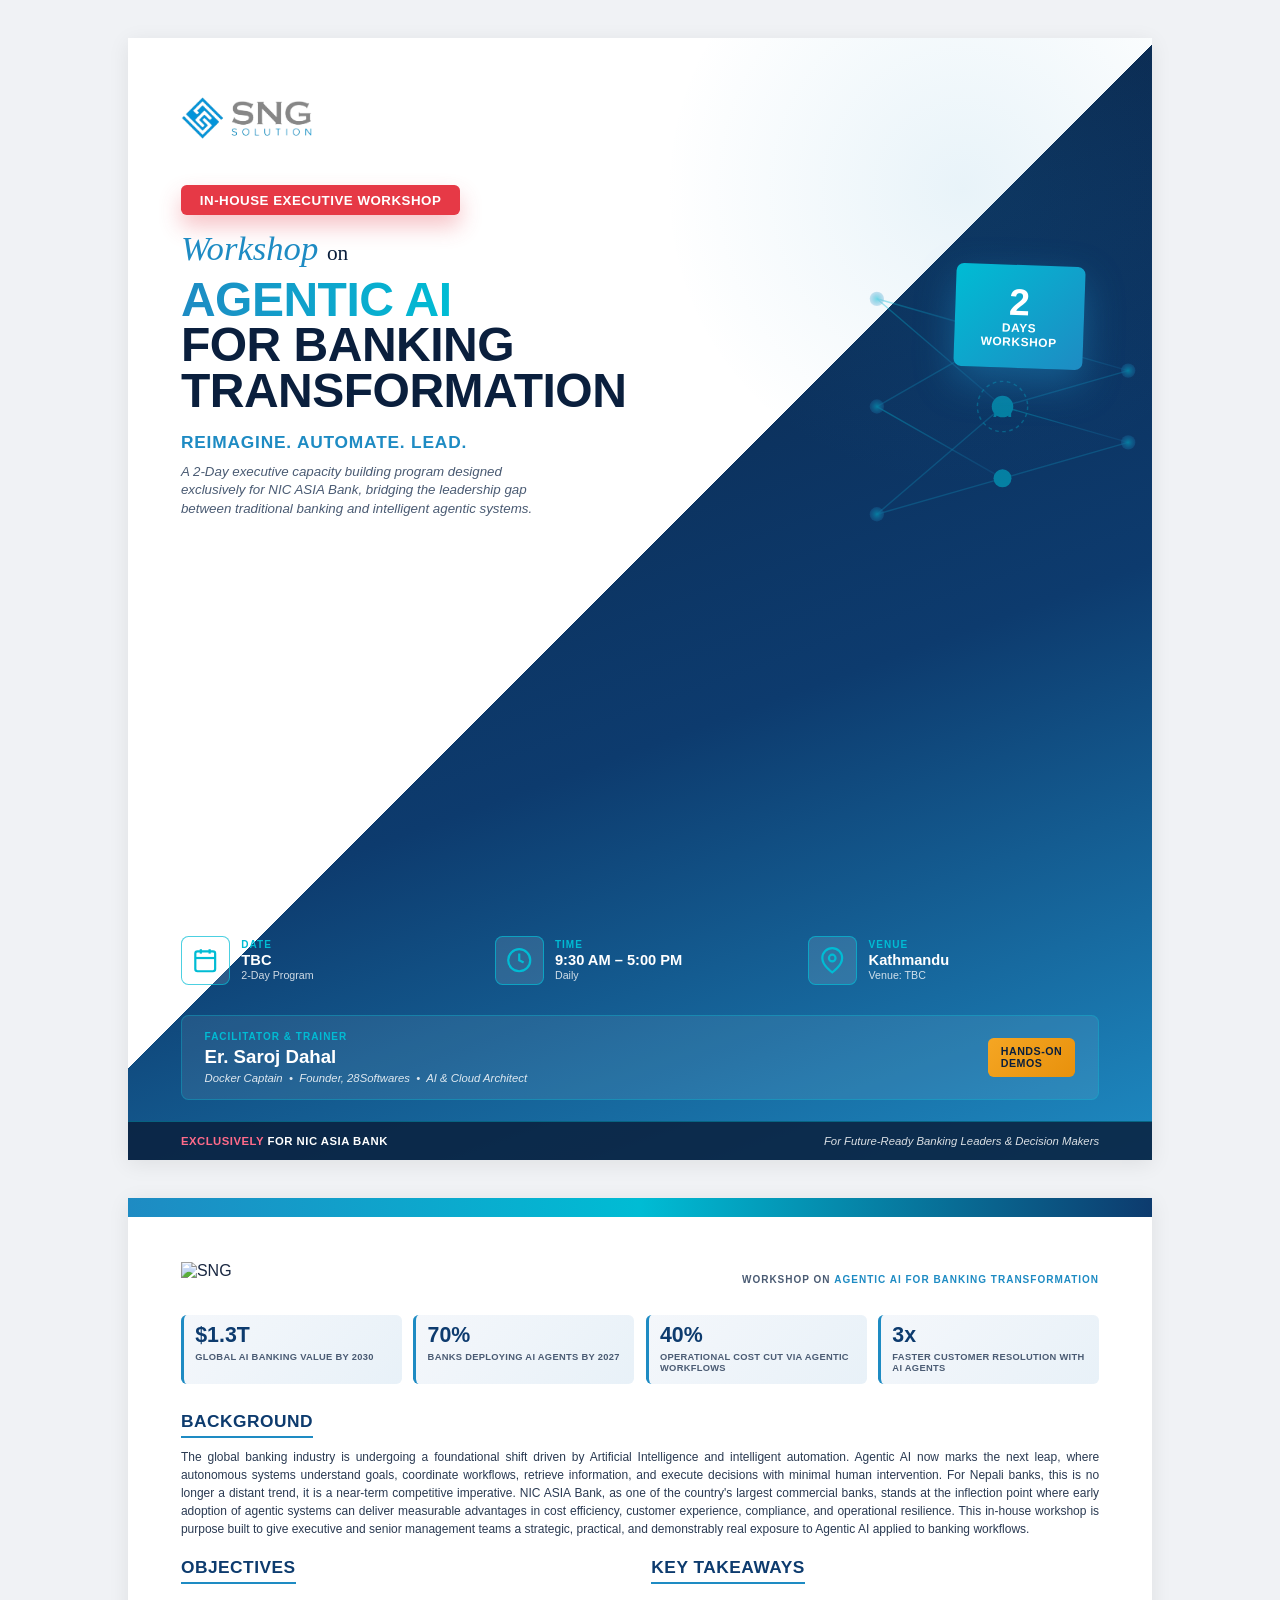
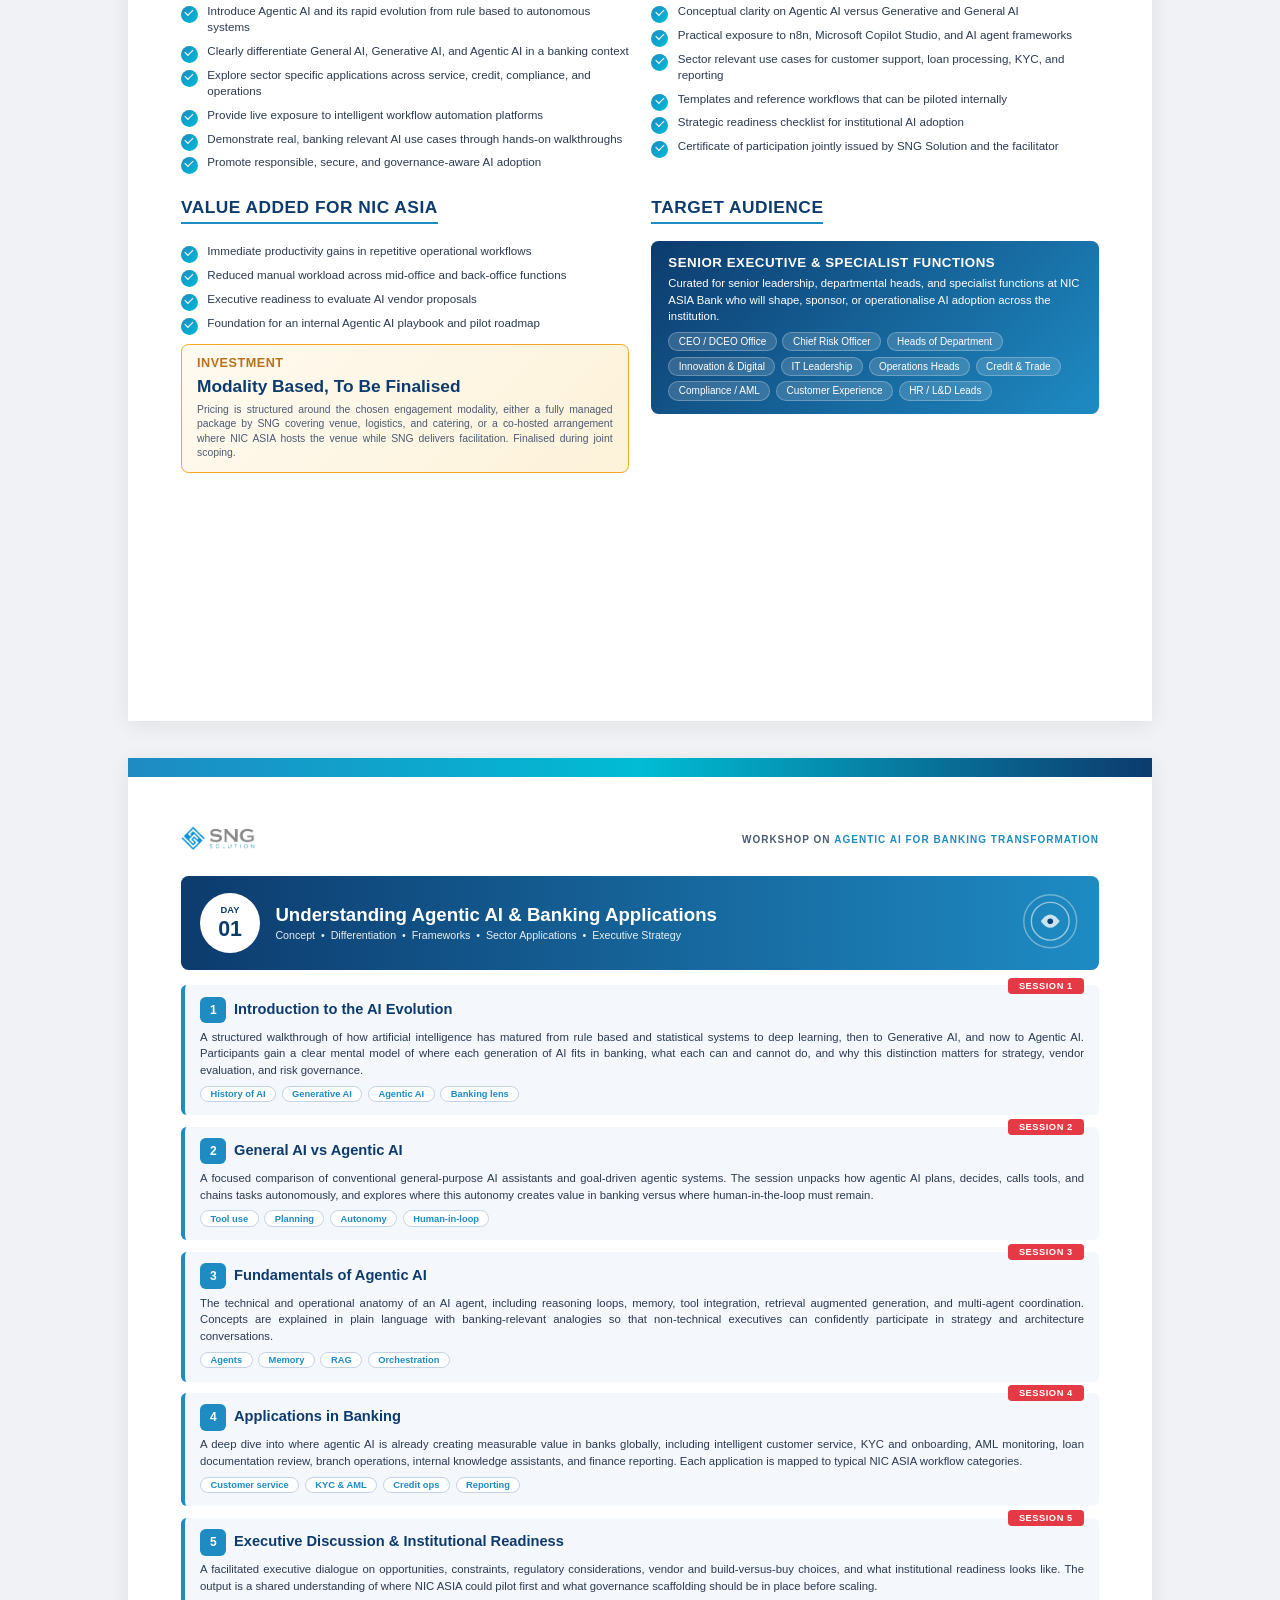
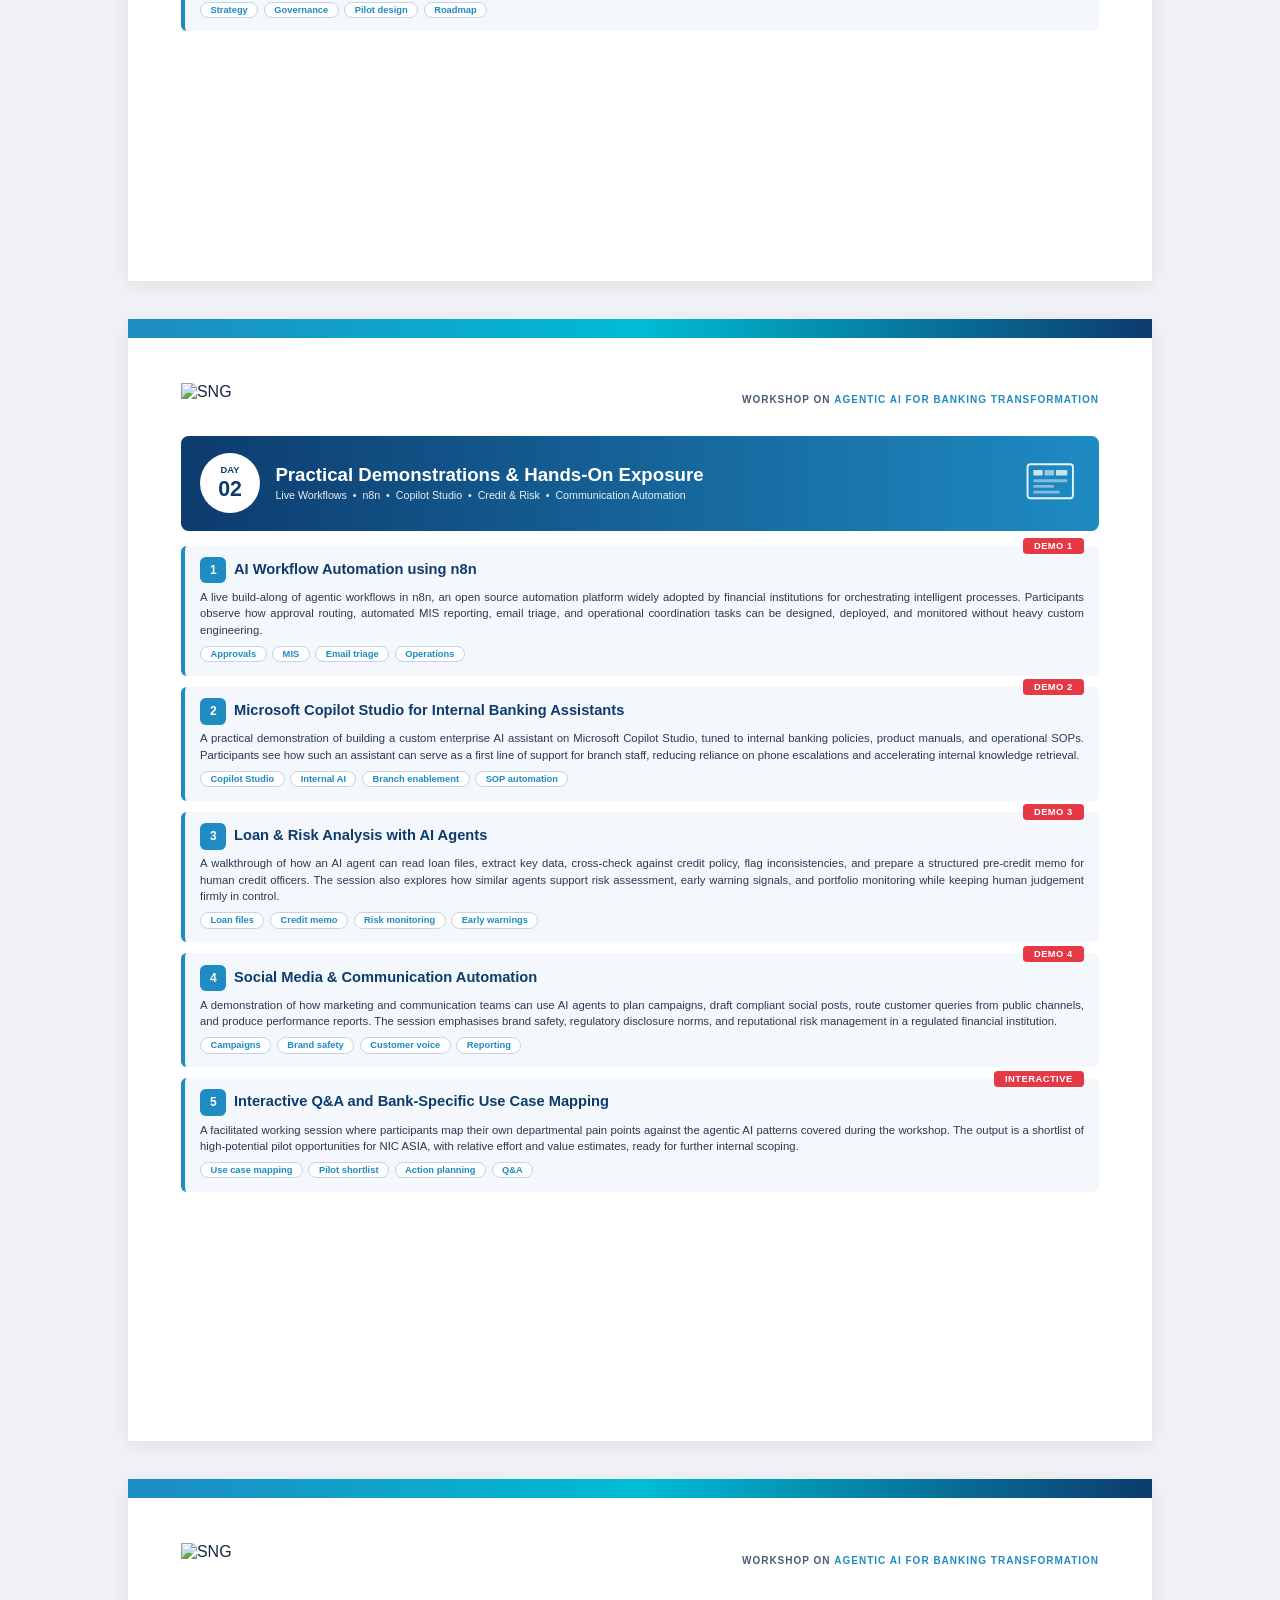
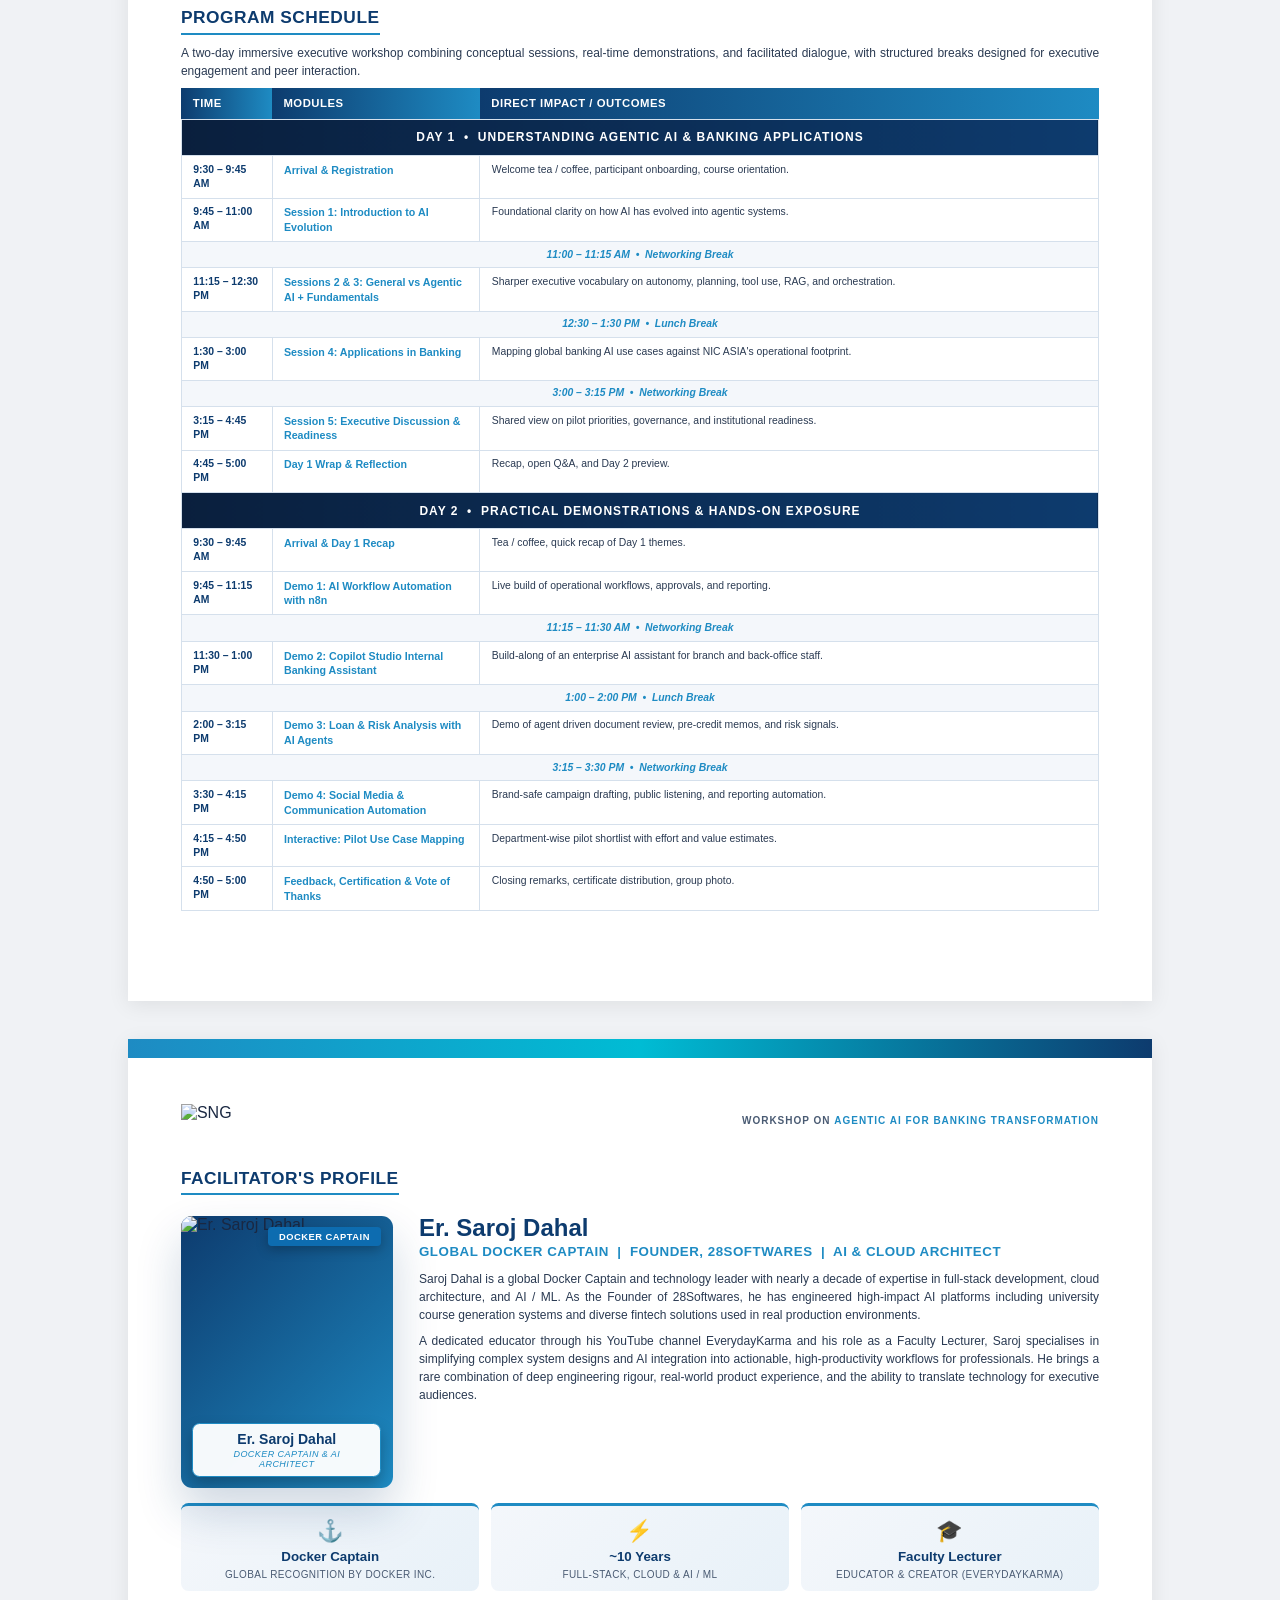
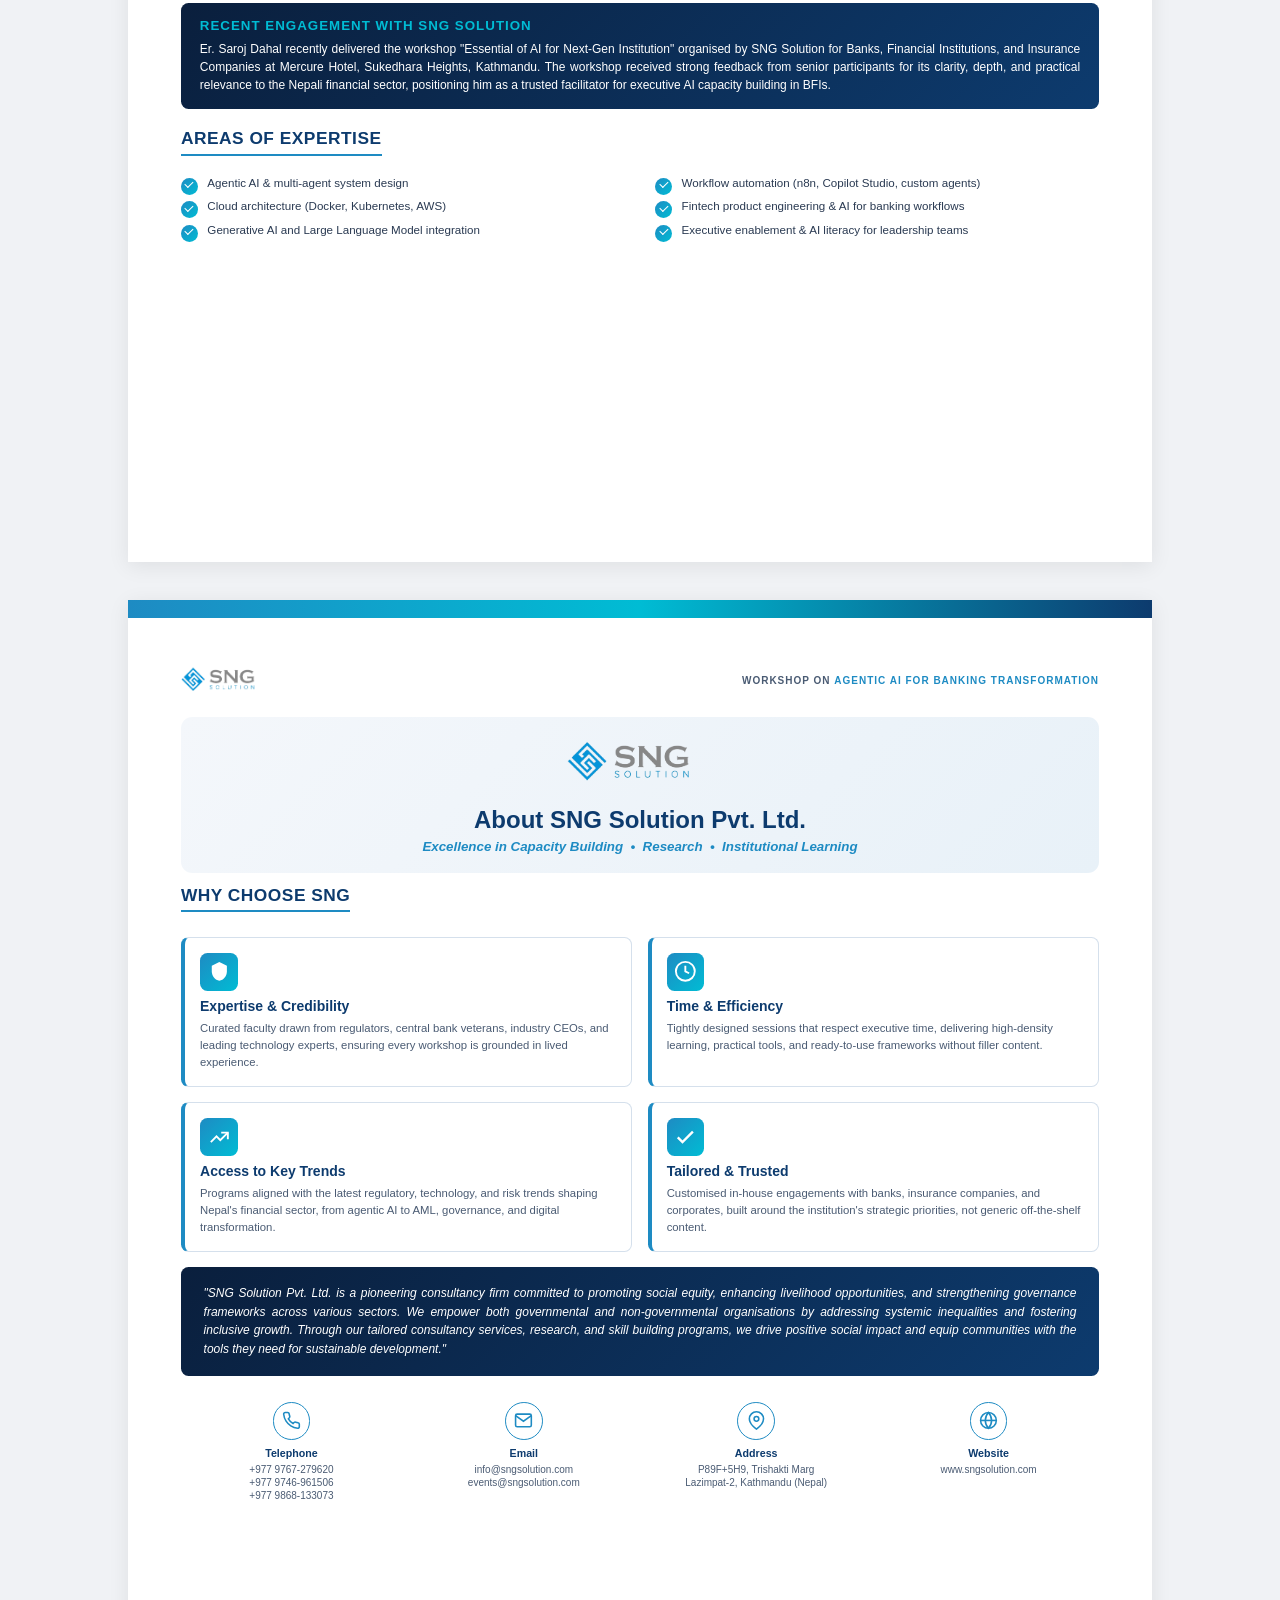
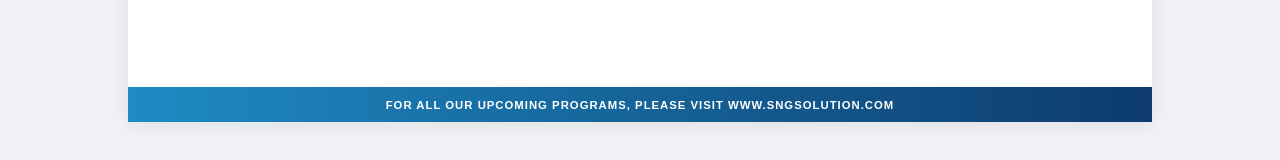
==== commit f5af41f4: "add: agentic-ai-syllabus.html (2) with some styling fixes" ====
--- a/2-days-agentic-ai-syllabus.html
+++ b/2-days-agentic-ai-syllabus.html
@@ -18,17 +18,31 @@
         font-family: "Helvetica", "Arial", sans-serif;
         color: #1a2842;
         -webkit-font-smoothing: antialiased;
+        background: #f0f2f5;
       }
       .page {
-        width: 210mm;
+        width: 80%;
+        margin: 10mm 10%;
         height: 297mm;
         page-break-after: always;
         position: relative;
         overflow: hidden;
         background: #ffffff;
+        box-shadow: 0 4px 20px rgba(0, 0, 0, 0.08);
       }
       .page:last-child {
         page-break-after: auto;
+      }
+
+      @media print {
+        body {
+          background: #ffffff;
+        }
+        .page {
+          width: 210mm;
+          margin: 0;
+          box-shadow: none;
+        }
       }
 
       /* ============ PAGE 1 - COVER ============ */
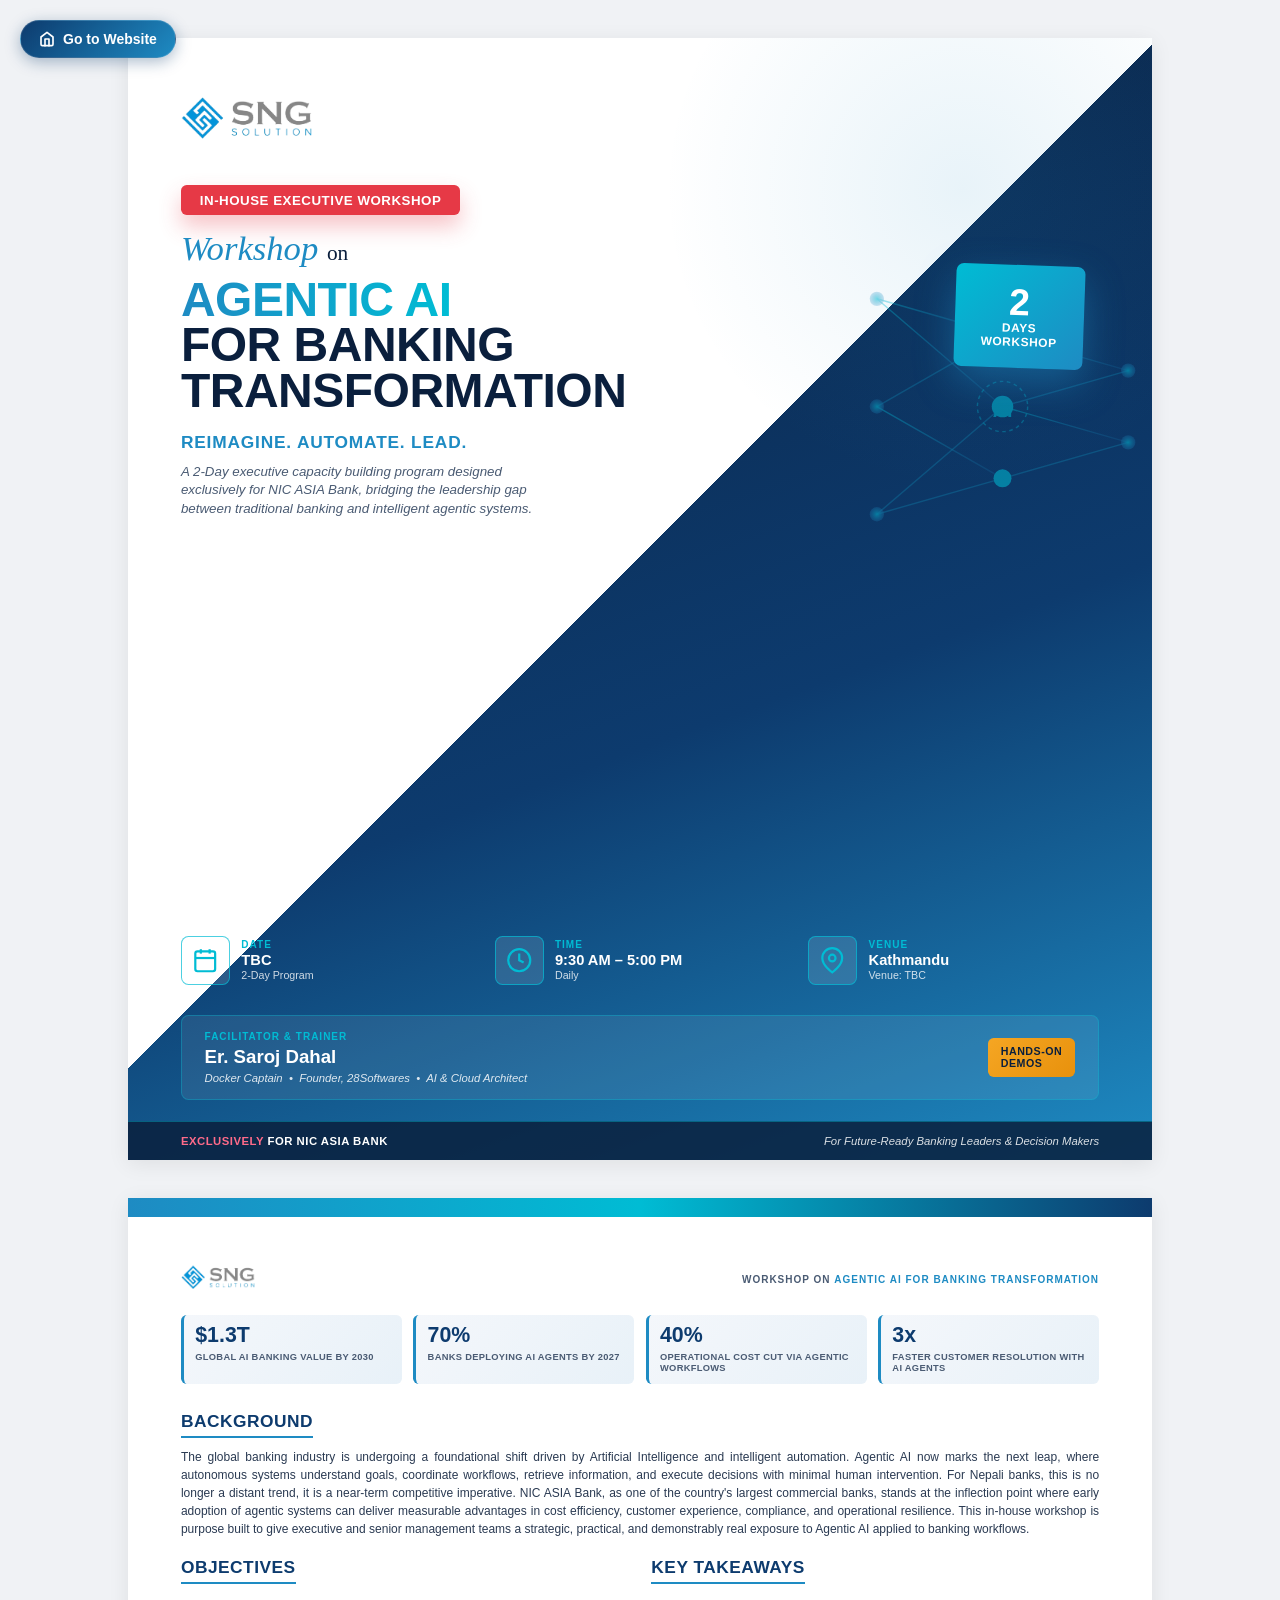
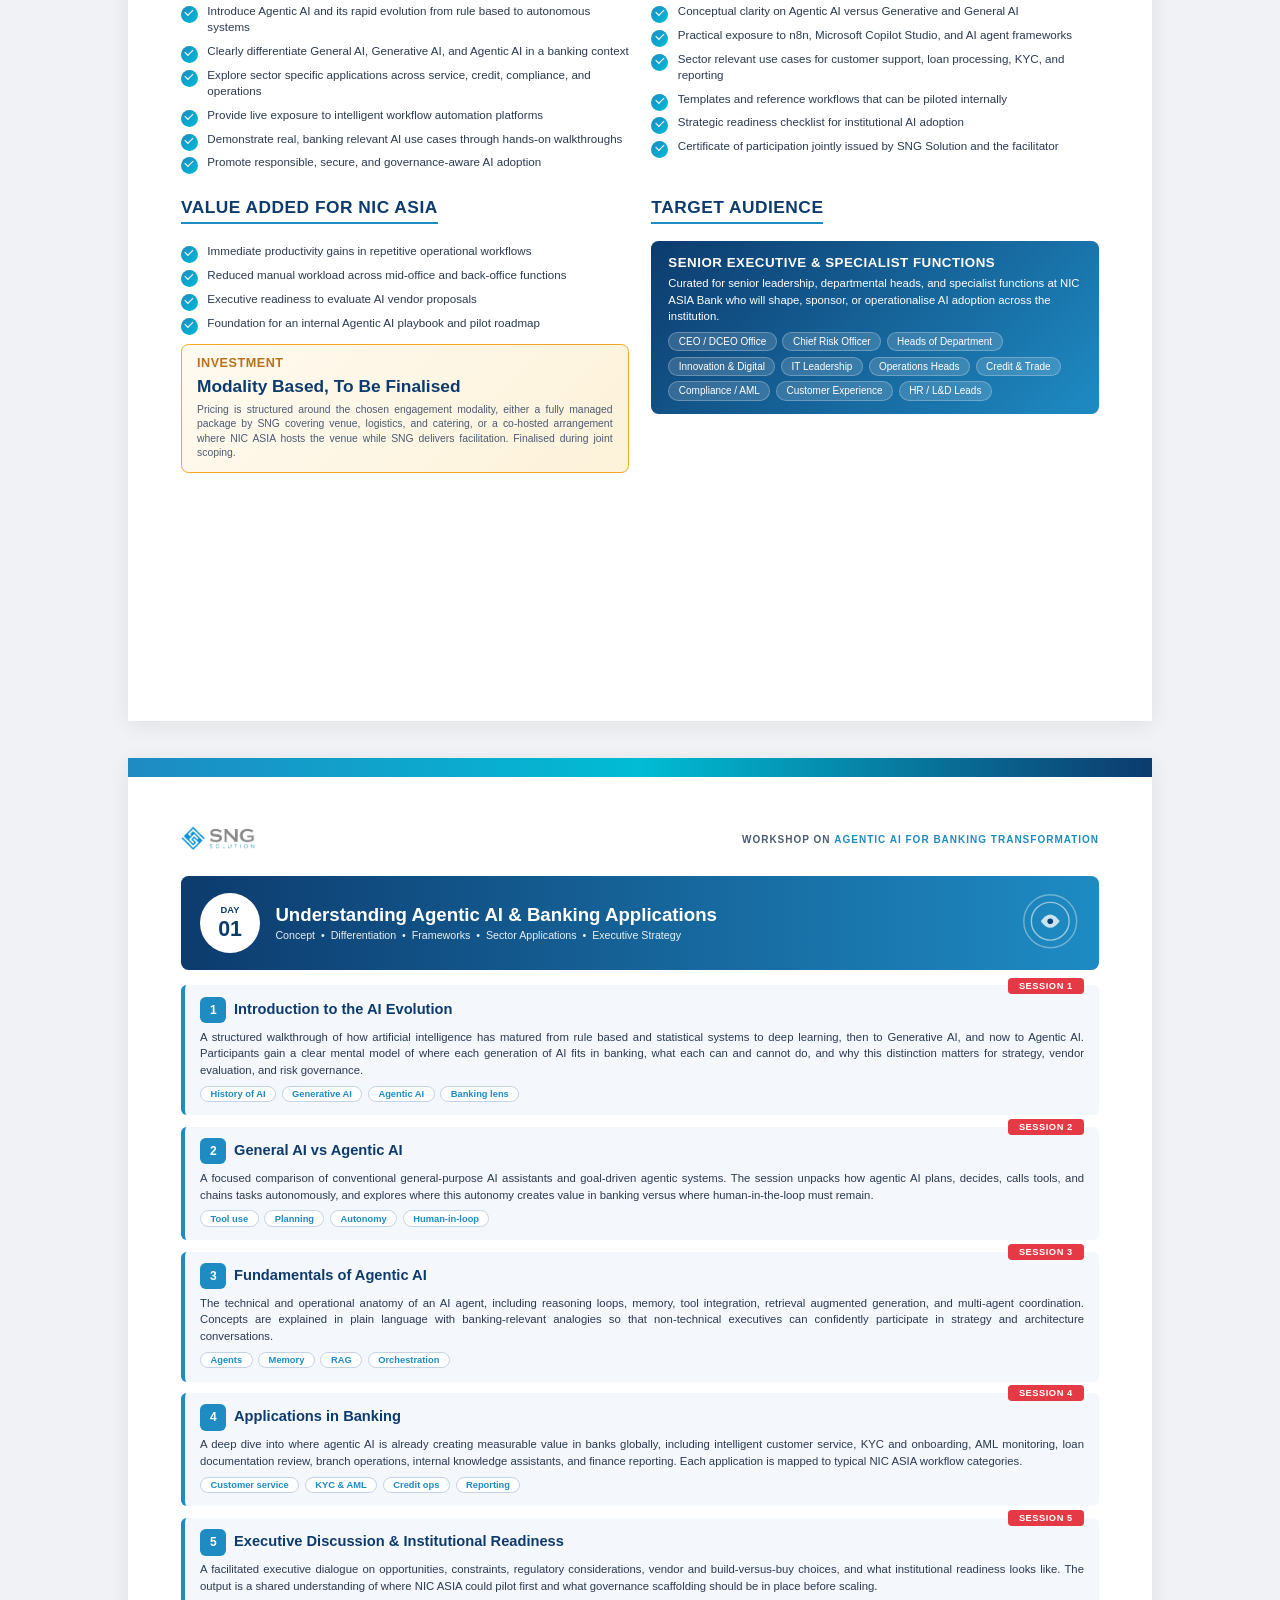
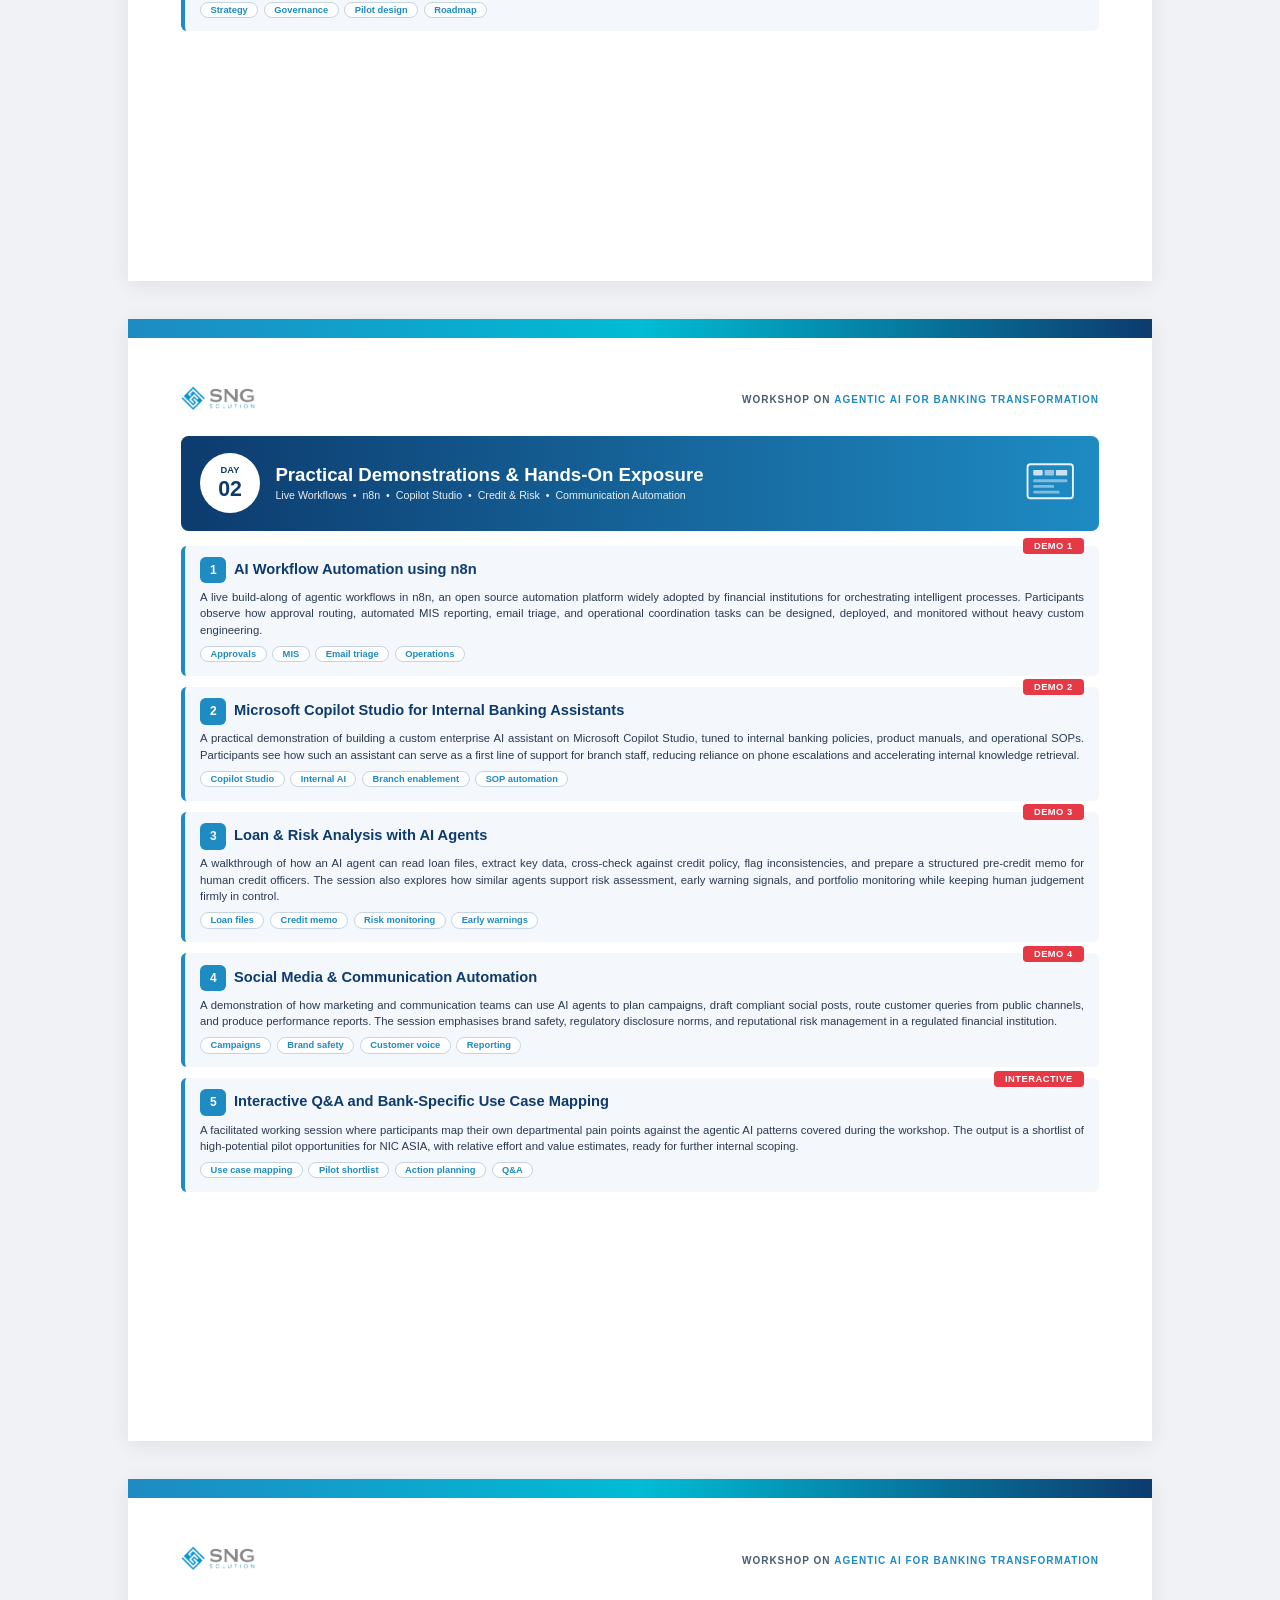
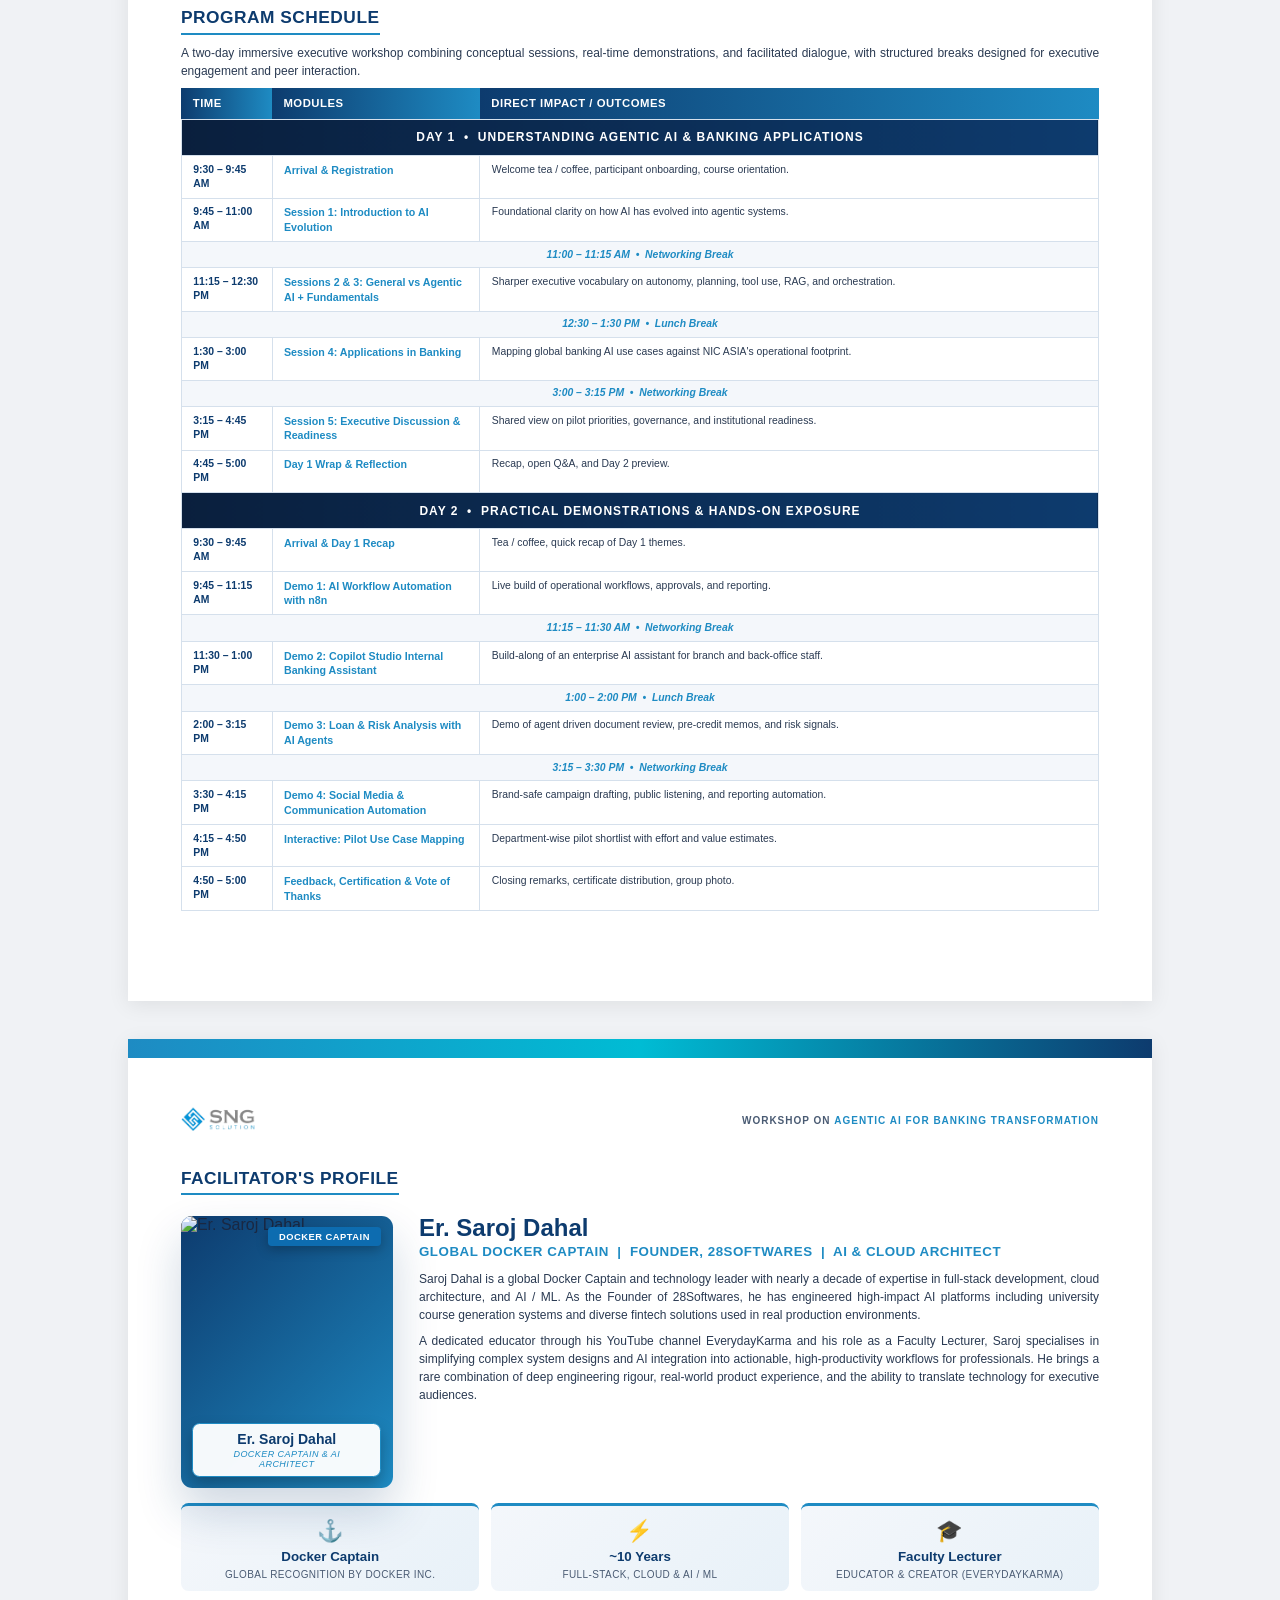
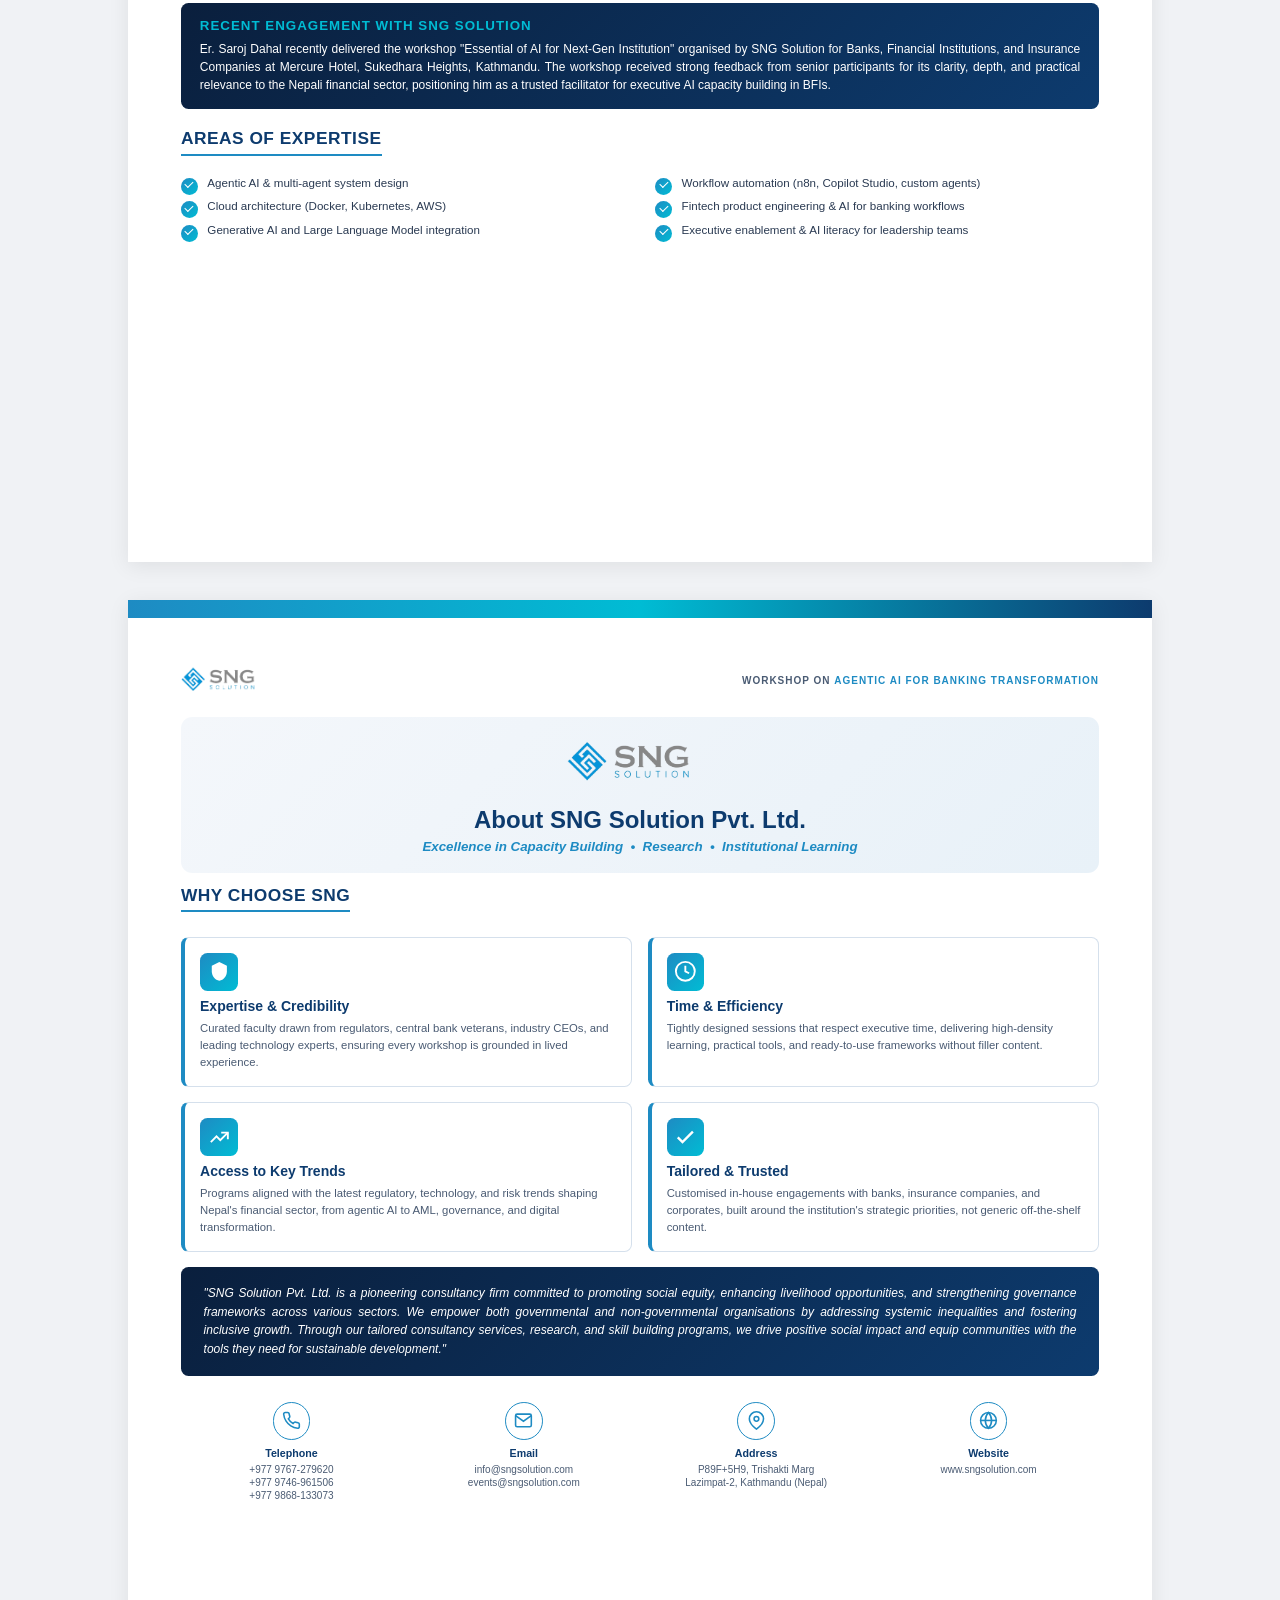
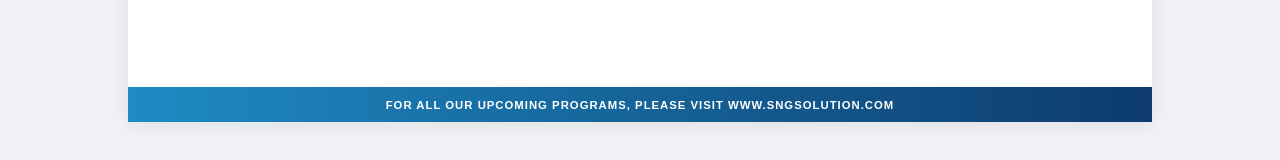
==== commit 59608e0e: "Replace logo clear with sng-logo and add sticky floating Go to Website button" ====
--- a/2-days-agentic-ai-syllabus.html
+++ b/2-days-agentic-ai-syllabus.html
@@ -34,6 +34,46 @@
         page-break-after: auto;
       }
 
+      /* Floating Website Button */
+      .floating-website-btn {
+        position: fixed;
+        top: 20px;
+        left: 20px;
+        z-index: 9999;
+        display: flex;
+        align-items: center;
+        gap: 8px;
+        background: linear-gradient(135deg, #0d3b6e 0%, #1e8bc3 100%);
+        color: white;
+        text-decoration: none;
+        padding: 10px 18px;
+        border-radius: 30px;
+        font-family: "Helvetica", "Arial", sans-serif;
+        font-size: 10.5pt;
+        font-weight: 700;
+        box-shadow: 0 4px 15px rgba(13, 59, 110, 0.35);
+        border: 1px solid rgba(255, 255, 255, 0.15);
+        transition: all 0.3s cubic-bezier(0.25, 0.8, 0.25, 1);
+        backdrop-filter: blur(5px);
+      }
+      .floating-website-btn:hover {
+        transform: translateY(-2px) scale(1.03);
+        box-shadow: 0 6px 20px rgba(30, 139, 195, 0.5);
+        background: linear-gradient(135deg, #1e8bc3 0%, #0d3b6e 100%);
+      }
+      .floating-website-btn:active {
+        transform: translateY(1px);
+        box-shadow: 0 2px 10px rgba(13, 59, 110, 0.3);
+      }
+      .floating-website-btn svg {
+        width: 16px;
+        height: 16px;
+        transition: transform 0.3s ease;
+      }
+      .floating-website-btn:hover svg {
+        transform: rotate(-15deg);
+      }
+
       @media print {
         body {
           background: #ffffff;
@@ -42,6 +82,9 @@
           width: 210mm;
           margin: 0;
           box-shadow: none;
+        }
+        .floating-website-btn {
+          display: none !important;
         }
       }
 
@@ -934,6 +977,22 @@
     </style>
   </head>
   <body>
+    <!-- Floating Website Button -->
+    <a href="index.htm" class="floating-website-btn">
+      <svg
+        viewBox="0 0 24 24"
+        fill="none"
+        stroke="currentColor"
+        stroke-width="2.5"
+        stroke-linecap="round"
+        stroke-linejoin="round"
+      >
+        <path d="M3 9l9-7 9 7v11a2 2 0 0 1-2 2H5a2 2 0 0 1-2-2z" />
+        <polyline points="9 22 9 12 15 12 15 22" />
+      </svg>
+      Go to Website
+    </a>
+
     <!-- ============================ -->
     <!-- PAGE 1: COVER -->
     <!-- ============================ -->
@@ -1195,7 +1254,7 @@
     <div class="page content-page">
       <div class="page-header">
         <div class="page-header-logo">
-          <img src="sng_logo_clear.png" alt="SNG" />
+          <img src="./images/navbar/sng-logo.png" alt="SNG" />
         </div>
         <div class="page-header-title">
           Workshop on <b>Agentic AI for Banking Transformation</b>
@@ -1498,7 +1557,7 @@
     <div class="page content-page">
       <div class="page-header">
         <div class="page-header-logo">
-          <img src="sng_logo_clear.png" alt="SNG" />
+          <img src="./images/navbar/sng-logo.png" alt="SNG" />
         </div>
         <div class="page-header-title">
           Workshop on <b>Agentic AI for Banking Transformation</b>
@@ -1692,7 +1751,7 @@
     <div class="page content-page">
       <div class="page-header">
         <div class="page-header-logo">
-          <img src="sng_logo_clear.png" alt="SNG" />
+          <img src="./images/navbar/sng-logo.png" alt="SNG" />
         </div>
         <div class="page-header-title">
           Workshop on <b>Agentic AI for Banking Transformation</b>
@@ -1871,7 +1930,7 @@
     <div class="page content-page">
       <div class="page-header">
         <div class="page-header-logo">
-          <img src="sng_logo_clear.png" alt="SNG" />
+          <img src="./images/navbar/sng-logo.png" alt="SNG" />
         </div>
         <div class="page-header-title">
           Workshop on <b>Agentic AI for Banking Transformation</b>
